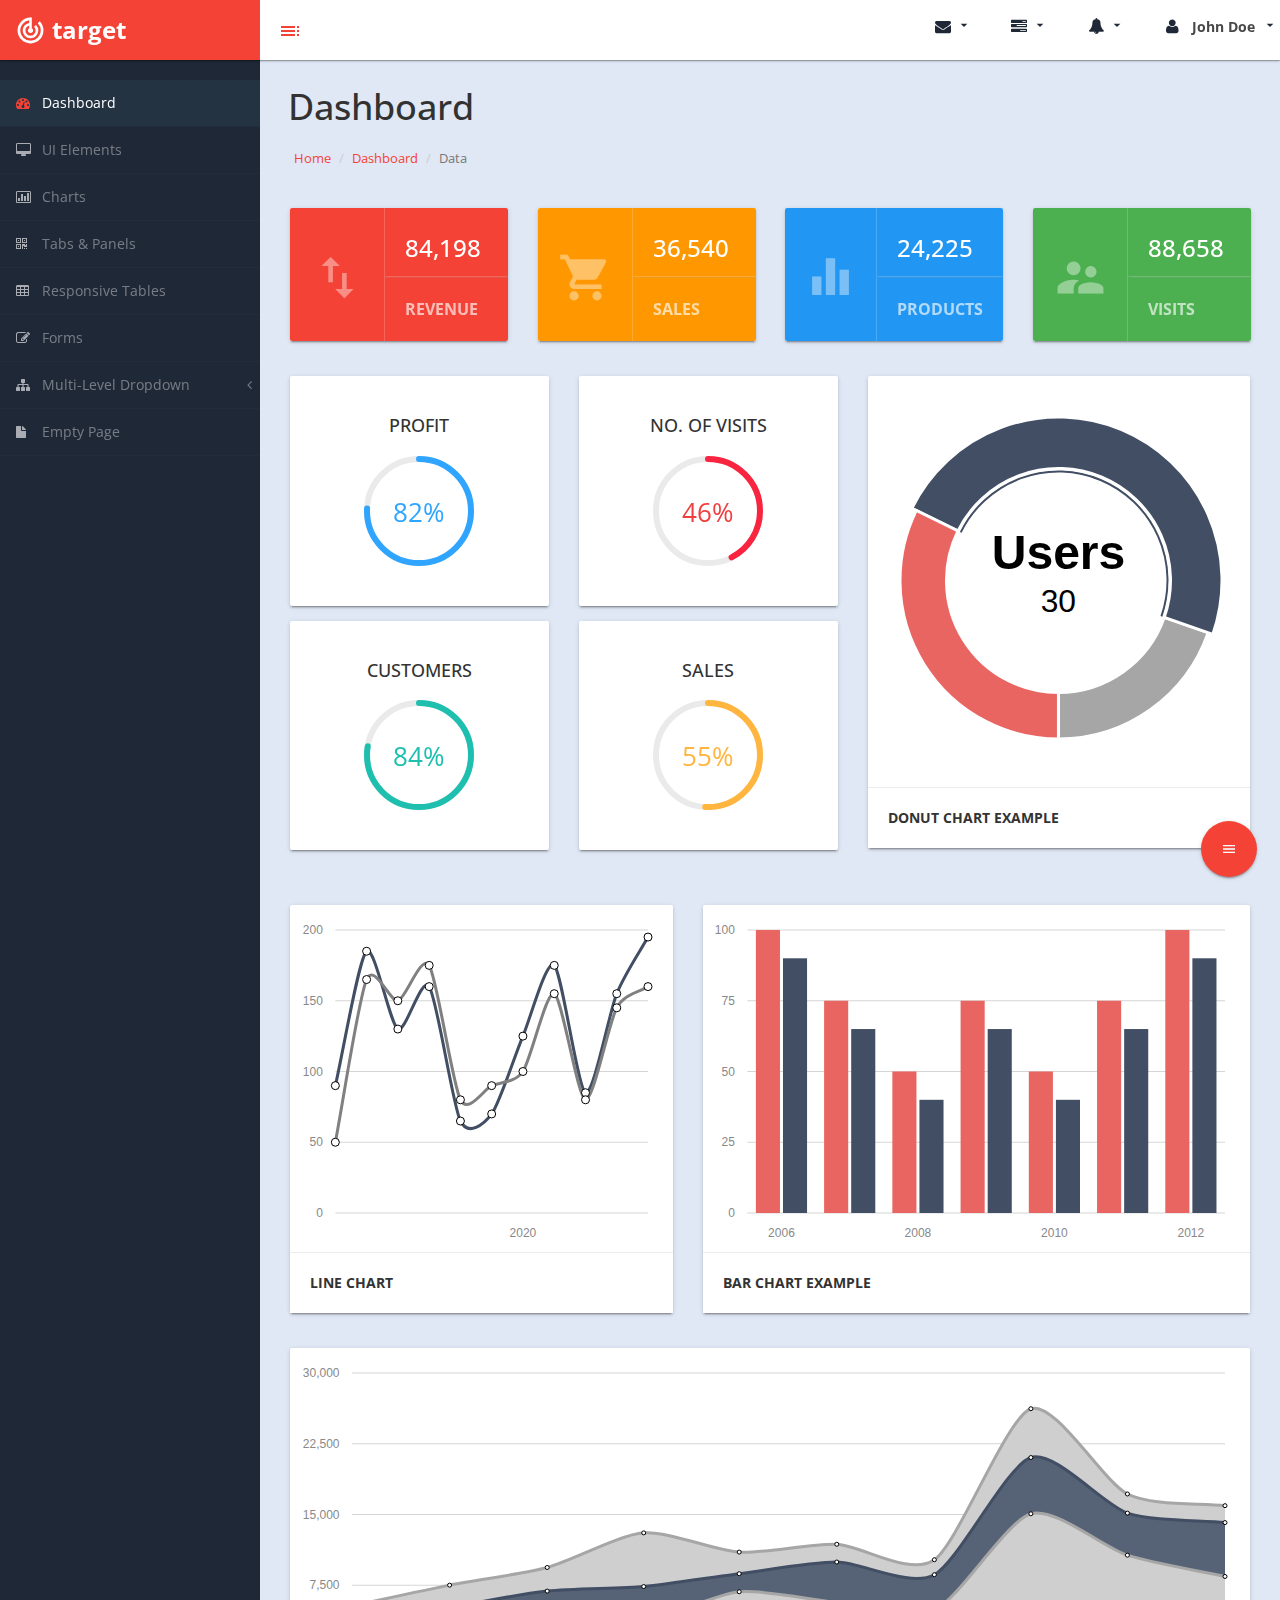
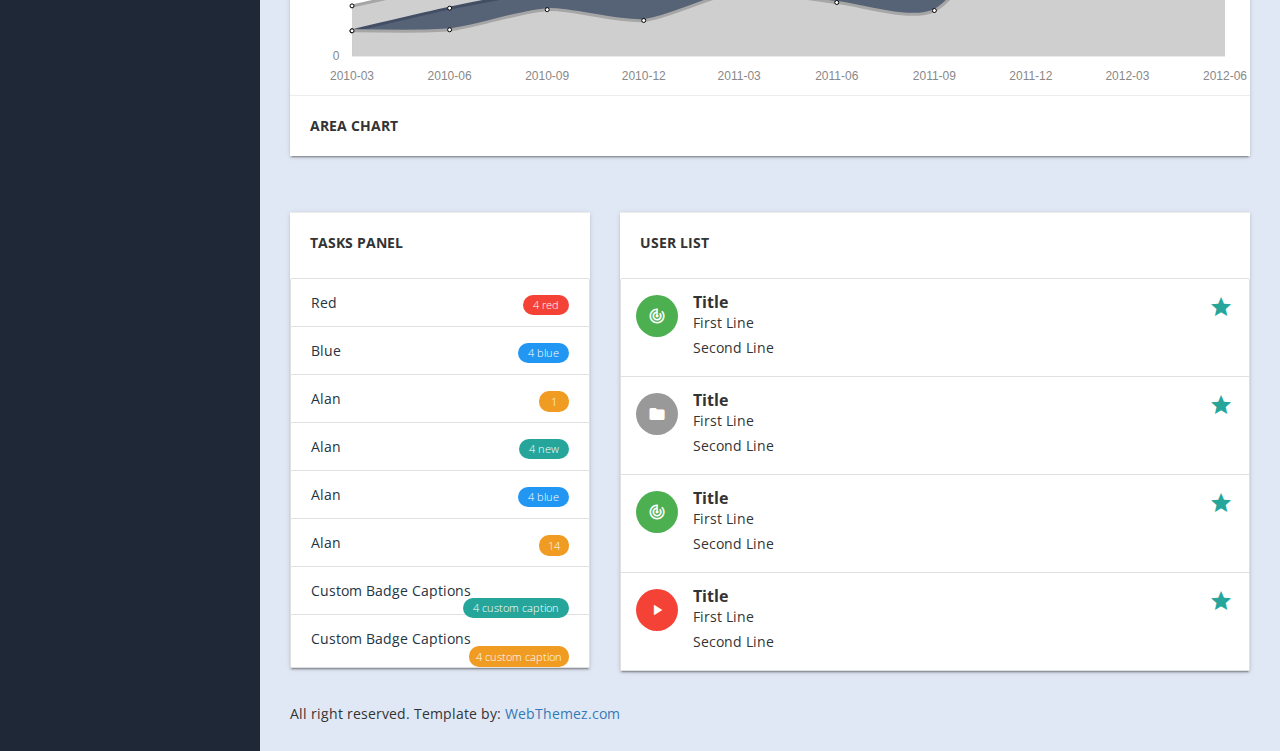
==== Sistema_Facturacion/target/Sistema_Facturacion-1.0/index.html @ b26453a8 "Subida de Sistema de facturacion" ====
﻿<!DOCTYPE html>
<html xmlns="http://www.w3.org/1999/xhtml"> 
<head>
    <meta charset="utf-8" />
    <meta name="viewport" content="width=device-width, initial-scale=1.0" />
    <title>Target Material Design Bootstrap Admin Template</title> 
	<link href="https://fonts.googleapis.com/icon?family=Material+Icons" rel="stylesheet">
	<link rel="stylesheet" href="assets/materialize/css/materialize.min.css" media="screen,projection" />
    <!-- Bootstrap Styles-->
    <link href="assets/css/bootstrap.css" rel="stylesheet" />
    <!-- FontAwesome Styles-->
    <link href="assets/css/font-awesome.css" rel="stylesheet" />
    <!-- Morris Chart Styles-->
    <link href="assets/js/morris/morris-0.4.3.min.css" rel="stylesheet" />
    <!-- Custom Styles-->
    <link href="assets/css/custom-styles.css" rel="stylesheet" />
    <!-- Google Fonts-->
    <link href='http://fonts.googleapis.com/css?family=Open+Sans' rel='stylesheet' type='text/css' />
    <link rel="stylesheet" href="assets/js/Lightweight-Chart/cssCharts.css"> 
</head>

<body>
    <div id="wrapper">
        <nav class="navbar navbar-default top-navbar" role="navigation">
            <div class="navbar-header">
                <button type="button" class="navbar-toggle waves-effect waves-dark" data-toggle="collapse" data-target=".sidebar-collapse">
                    <span class="sr-only">Toggle navigation</span>
                    <span class="icon-bar"></span>
                    <span class="icon-bar"></span>
                    <span class="icon-bar"></span>
                </button>
                <a class="navbar-brand waves-effect waves-dark" href="index.html"><i class="large material-icons">track_changes</i> <strong>target</strong></a>
				
		<div id="sideNav" href=""><i class="material-icons dp48">toc</i></div>
            </div>

            <ul class="nav navbar-top-links navbar-right"> 
				<li><a class="dropdown-button waves-effect waves-dark" href="#!" data-activates="dropdown4"><i class="fa fa-envelope fa-fw"></i> <i class="material-icons right">arrow_drop_down</i></a></li>				
				<li><a class="dropdown-button waves-effect waves-dark" href="#!" data-activates="dropdown3"><i class="fa fa-tasks fa-fw"></i> <i class="material-icons right">arrow_drop_down</i></a></li>
				<li><a class="dropdown-button waves-effect waves-dark" href="#!" data-activates="dropdown2"><i class="fa fa-bell fa-fw"></i> <i class="material-icons right">arrow_drop_down</i></a></li>
				  <li><a class="dropdown-button waves-effect waves-dark" href="#!" data-activates="dropdown1"><i class="fa fa-user fa-fw"></i> <b>John Doe</b> <i class="material-icons right">arrow_drop_down</i></a></li>
            </ul>
        </nav>
		<!-- Dropdown Structure -->
<ul id="dropdown1" class="dropdown-content">
<li><a href="#"><i class="fa fa-user fa-fw"></i> My Profile</a>
</li>
<li><a href="#"><i class="fa fa-gear fa-fw"></i> Settings</a>
</li> 
<li><a href="#"><i class="fa fa-sign-out fa-fw"></i> Logout</a>
</li>
</ul>
<ul id="dropdown2" class="dropdown-content w250">
  <li>
                                <div>
                                    <i class="fa fa-comment fa-fw"></i> New Comment
                                    <span class="pull-right text-muted small">4 min</span>
                                </div>
                            </a>
                        </li>
                        <li class="divider"></li>
                        <li>
                                <div>
                                    <i class="fa fa-twitter fa-fw"></i> 3 New Followers
                                    <span class="pull-right text-muted small">12 min</span>
                                </div>
                            </a>
                        </li>
                        <li class="divider"></li>
                        <li>
                                <div>
                                    <i class="fa fa-envelope fa-fw"></i> Message Sent
                                    <span class="pull-right text-muted small">4 min</span>
                                </div>
                            </a>
                        </li>
                        <li class="divider"></li>
                        <li>
                                <div>
                                    <i class="fa fa-tasks fa-fw"></i> New Task
                                    <span class="pull-right text-muted small">4 min</span>
                                </div>
                            </a>
                        </li>
                        <li class="divider"></li>
                        <li>
                                <div>
                                    <i class="fa fa-upload fa-fw"></i> Server Rebooted
                                    <span class="pull-right text-muted small">4 min</span>
                                </div>
                            </a>
                        </li>
                        <li class="divider"></li>
                        <li>
                            <a class="text-center" href="#">
                                <strong>See All Alerts</strong>
                                <i class="fa fa-angle-right"></i>
                            </a>
                        </li>
</ul>
<ul id="dropdown3" class="dropdown-content dropdown-tasks w250">
<li>
		<a href="#">
			<div>
				<p>
					<strong>Task 1</strong>
					<span class="pull-right text-muted">60% Complete</span>
				</p>
				<div class="progress progress-striped active">
					<div class="progress-bar progress-bar-success" role="progressbar" aria-valuenow="60" aria-valuemin="0" aria-valuemax="100" style="width: 60%">
						<span class="sr-only">60% Complete (success)</span>
					</div>
				</div>
			</div>
		</a>
	</li>
	<li class="divider"></li>
	<li>
		<a href="#">
			<div>
				<p>
					<strong>Task 2</strong>
					<span class="pull-right text-muted">28% Complete</span>
				</p>
				<div class="progress progress-striped active">
					<div class="progress-bar progress-bar-info" role="progressbar" aria-valuenow="28" aria-valuemin="0" aria-valuemax="100" style="width: 28%">
						<span class="sr-only">28% Complete</span>
					</div>
				</div>
			</div>
		</a>
	</li>
	<li class="divider"></li>
	<li>
		<a href="#">
			<div>
				<p>
					<strong>Task 3</strong>
					<span class="pull-right text-muted">60% Complete</span>
				</p>
				<div class="progress progress-striped active">
					<div class="progress-bar progress-bar-warning" role="progressbar" aria-valuenow="60" aria-valuemin="0" aria-valuemax="100" style="width: 60%">
						<span class="sr-only">60% Complete (warning)</span>
					</div>
				</div>
			</div>
		</a>
	</li>
	<li class="divider"></li>
	<li>
		<a href="#">
			<div>
				<p>
					<strong>Task 4</strong>
					<span class="pull-right text-muted">85% Complete</span>
				</p>
				<div class="progress progress-striped active">
					<div class="progress-bar progress-bar-danger" role="progressbar" aria-valuenow="85" aria-valuemin="0" aria-valuemax="100" style="width: 85%">
						<span class="sr-only">85% Complete (danger)</span>
					</div>
				</div>
			</div>
		</a>
	</li>
	<li class="divider"></li>
	<li>
</ul>   
<ul id="dropdown4" class="dropdown-content dropdown-tasks w250 taskList">
  <li>
                                <div>
                                    <strong>John Doe</strong>
                                    <span class="pull-right text-muted">
                                        <em>Today</em>
                                    </span>
                                </div>
                                <p>Lorem Ipsum has been the industry's standard dummy text ever since the 1500s...</p>
                            </a>
                        </li>
                        <li class="divider"></li>
                        <li>
                                <div>
                                    <strong>John Smith</strong>
                                    <span class="pull-right text-muted">
                                        <em>Yesterday</em>
                                    </span>
                                </div>
                                <p>Lorem Ipsum has been the industry's standard dummy text ever since an kwilnw...</p>
                            </a>
                        </li>
                        <li class="divider"></li>
                        <li>
                            <a href="#">
                                <div>
                                    <strong>John Smith</strong>
                                    <span class="pull-right text-muted">
                                        <em>Yesterday</em>
                                    </span>
                                </div>
                                <p>Lorem Ipsum has been the industry's standard dummy text ever since the...</p>
                            </a>
                        </li>
                        <li class="divider"></li>
                        <li>
                            <a class="text-center" href="#">
                                <strong>Read All Messages</strong>
                                <i class="fa fa-angle-right"></i>
                            </a>
                        </li>
</ul>  
	   <!--/. NAV TOP  -->
        <nav class="navbar-default navbar-side" role="navigation">
            <div class="sidebar-collapse">
                <ul class="nav" id="main-menu">

                    <li>
                        <a class="active-menu waves-effect waves-dark" href="index.html"><i class="fa fa-dashboard"></i> Dashboard</a>
                    </li>
                    <li>
                        <a href="ui-elements.html" class="waves-effect waves-dark"><i class="fa fa-desktop"></i> UI Elements</a>
                    </li>
					<li>
                        <a href="chart.html" class="waves-effect waves-dark"><i class="fa fa-bar-chart-o"></i> Charts</a>
                    </li>
                    <li>
                        <a href="tab-panel.html" class="waves-effect waves-dark"><i class="fa fa-qrcode"></i> Tabs & Panels</a>
                    </li>
                    
                    <li>
                        <a href="table.html" class="waves-effect waves-dark"><i class="fa fa-table"></i> Responsive Tables</a>
                    </li>
                    <li>
                        <a href="form.html" class="waves-effect waves-dark"><i class="fa fa-edit"></i> Forms </a>
                    </li>


                    <li>
                        <a href="#" class="waves-effect waves-dark"><i class="fa fa-sitemap"></i> Multi-Level Dropdown<span class="fa arrow"></span></a>
                        <ul class="nav nav-second-level">
                            <li>
                                <a href="#">Second Level Link</a>
                            </li>
                            <li>
                                <a href="#">Second Level Link</a>
                            </li>
                            <li>
                                <a href="#">Second Level Link<span class="fa arrow"></span></a>
                                <ul class="nav nav-third-level">
                                    <li>
                                        <a href="#">Third Level Link</a>
                                    </li>
                                    <li>
                                        <a href="#">Third Level Link</a>
                                    </li>
                                    <li>
                                        <a href="#">Third Level Link</a>
                                    </li>

                                </ul>

                            </li>
                        </ul>
                    </li>
                    <li>
                        <a href="empty.html" class="waves-effect waves-dark"><i class="fa fa-fw fa-file"></i> Empty Page</a>
                    </li>
                </ul>

            </div>

        </nav>
        <!-- /. NAV SIDE  -->
      
		<div id="page-wrapper">
		  <div class="header"> 
                        <h1 class="page-header">
                            Dashboard
                        </h1>
						<ol class="breadcrumb">
					  <li><a href="#">Home</a></li>
					  <li><a href="#">Dashboard</a></li>
					  <li class="active">Data</li>
					</ol> 
									
		</div>
            <div id="page-inner">

			<div class="dashboard-cards"> 
                <div class="row">
                    <div class="col-xs-12 col-sm-6 col-md-3">
					
						<div class="card horizontal cardIcon waves-effect waves-dark">
						<div class="card-image red">
						<i class="material-icons dp48">import_export</i>
						</div>
						<div class="card-stacked red">
						<div class="card-content">
						<h3>84,198</h3> 
						</div>
						<div class="card-action">
						<strong>REVENUE</strong>
						</div>
						</div>
						</div>
	 
                    </div>
                    <div class="col-xs-12 col-sm-6 col-md-3">
					
						<div class="card horizontal cardIcon waves-effect waves-dark">
						<div class="card-image orange">
						<i class="material-icons dp48">shopping_cart</i>
						</div>
						<div class="card-stacked orange">
						<div class="card-content">
						<h3>36,540</h3> 
						</div>
						<div class="card-action">
						<strong>SALES</strong>
						</div>
						</div>
						</div> 
                    </div>
                    <div class="col-xs-12 col-sm-6 col-md-3">
					
							<div class="card horizontal cardIcon waves-effect waves-dark">
						<div class="card-image blue">
						<i class="material-icons dp48">equalizer</i>
						</div>
						<div class="card-stacked blue">
						<div class="card-content">
						<h3>24,225</h3> 
						</div>
						<div class="card-action">
						<strong>PRODUCTS</strong>
						</div>
						</div>
						</div> 
						 
                    </div>
                    <div class="col-xs-12 col-sm-6 col-md-3">
					
					<div class="card horizontal cardIcon waves-effect waves-dark">
						<div class="card-image green">
						<i class="material-icons dp48">supervisor_account</i>
						</div>
						<div class="card-stacked green">
						<div class="card-content">
						<h3>88,658</h3> 
						</div>
						<div class="card-action">
						<strong>VISITS</strong>
						</div>
						</div>
						</div> 
						 
                    </div>
                </div>
			   </div>
				<!-- /. ROW  --> 
				<div class="row">
					<div class="col-xs-12 col-sm-12 col-md-7"> 
					<div class="cirStats">
						  	<div class="row">
								<div class="col-xs-12 col-sm-6 col-md-6"> 
										<div class="card-panel text-center">
											<h4>Profit</h4>
											<div class="easypiechart" id="easypiechart-blue" data-percent="82" ><span class="percent">82%</span>
											</div> 
										</div>
								</div>
								<div class="col-xs-12 col-sm-6 col-md-6"> 
										<div class="card-panel text-center">
											<h4>No. of Visits</h4>
											<div class="easypiechart" id="easypiechart-red" data-percent="46" ><span class="percent">46%</span>
											</div>
										</div>
								</div>
								<div class="col-xs-12 col-sm-6 col-md-6"> 
										<div class="card-panel text-center">
											<h4>Customers</h4>
											<div class="easypiechart" id="easypiechart-teal" data-percent="84" ><span class="percent">84%</span>
											</div> 
										</div>
								</div>
								<div class="col-xs-12 col-sm-6 col-md-6"> 
										<div class="card-panel text-center">
											<h4>Sales</h4>
											<div class="easypiechart" id="easypiechart-orange" data-percent="55" ><span class="percent">55%</span>
											</div>
										</div>
								</div>  
							</div>
						</div>							
						</div><!--/.row-->
						<div class="col-xs-12 col-sm-12 col-md-5"> 
						     <div class="row">
									<div class="col-xs-12"> 
									<div class="card">
										<div class="card-image donutpad">
										  <div id="morris-donut-chart"></div>
										</div> 
										<div class="card-action">
										  <b>Donut Chart Example</b>
										</div>
									</div>	
								</div>
							 </div>
						</div><!--/.row-->
					</div>
					
		 
				<div class="row">
				<div class="col-md-5"> 
						<div class="card">
						<div class="card-image">
						 <div id="morris-line-chart"></div>
						</div> 
						<div class="card-action">
						  <b>Line Chart</b>
						</div>
						</div>
		  
					</div>		
					
						<div class="col-md-7"> 
					<div class="card">
					<div class="card-image">
					  <div id="morris-bar-chart"></div>
					</div> 
					<div class="card-action">
					  <b> Bar Chart Example</b>
					</div>
					</div>					
					</div>
					
				</div> 
			 
				
				
                <div class="row">
                    <div class="col-xs-12">
						<div class="card">
					<div class="card-image">
					  <div id="morris-area-chart"></div>
					</div> 
					<div class="card-action">
					  <b>Area Chart</b>
					</div>
					</div>	 
                    </div> 

                </div>
				<div class="row">
				<div class="col-md-12">
				
					</div>		
				</div> 	
                <!-- /. ROW  -->

	   
				
				
				
                <div class="row">
                    <div class="col-md-4 col-sm-12 col-xs-12">
						<div class="card"><div class="card-action">
					  <b>Tasks Panel</b>
					</div>
					<div class="card-image">
					  <div class="collection">
						  <a href="#!" class="collection-item">Red<span class="new badge red" data-badge-caption="red">4</span></a>
						  <a href="#!" class="collection-item">Blue<span class="new badge blue" data-badge-caption="blue">4</span></a>
						  <a href="#!" class="collection-item"><span class="badge">1</span>Alan</a>
							<a href="#!" class="collection-item"><span class="new badge">4</span>Alan</a>
							<a href="#!" class="collection-item">Alan<span class="new badge blue" data-badge-caption="blue">4</span></a>
							<a href="#!" class="collection-item"><span class="badge">14</span>Alan</a>
							   <a href="#!" class="collection-item">Custom Badge Captions<span class="new badge" data-badge-caption="custom caption">4</span></a>
							<a href="#!" class="collection-item">Custom Badge Captions<span class="badge" data-badge-caption="custom caption">4</span></a>
						</div>
					</div> 
					
					</div>	  

                    </div>
                    <div class="col-md-8 col-sm-12 col-xs-12">
	<div class="card">
	<div class="card-action">
					  <b>User List</b>
					</div>
					<div class="card-image">
					  <ul class="collection">
    <li class="collection-item avatar">
      <i class="material-icons circle green">track_changes</i>
      <span class="title">Title</span>
      <p>First Line <br>
         Second Line
      </p>
      <a href="#!" class="secondary-content"><i class="material-icons">grade</i></a>
    </li>
    <li class="collection-item avatar">
      <i class="material-icons circle">folder</i>
      <span class="title">Title</span>
      <p>First Line <br>
         Second Line
      </p>
      <a href="#!" class="secondary-content"><i class="material-icons">grade</i></a>
    </li>
    <li class="collection-item avatar">
      <i class="material-icons circle green">track_changes</i>
      <span class="title">Title</span>
      <p>First Line <br>
         Second Line
      </p>
      <a href="#!" class="secondary-content"><i class="material-icons">grade</i></a>
    </li>
    <li class="collection-item avatar">
      <i class="material-icons circle red">play_arrow</i>
      <span class="title">Title</span>
      <p>First Line <br>
         Second Line
      </p>
      <a href="#!" class="secondary-content"><i class="material-icons">grade</i></a>
    </li>
  </ul>
					 </div>  
					</div>	 
					
                       

                    </div>
                </div>
                <!-- /. ROW  -->
			   <div class="fixed-action-btn horizontal click-to-toggle">
    <a class="btn-floating btn-large red">
      <i class="material-icons">menu</i>
    </a>
    <ul>
      <li><a class="btn-floating red"><i class="material-icons">track_changes</i></a></li>
      <li><a class="btn-floating yellow darken-1"><i class="material-icons">format_quote</i></a></li>
      <li><a class="btn-floating green"><i class="material-icons">publish</i></a></li>
      <li><a class="btn-floating blue"><i class="material-icons">attach_file</i></a></li>
    </ul>
  </div>
		
				<footer><p>All right reserved. Template by: <a href="https://webthemez.com/admin-template/">WebThemez.com</a></p>
				
        
				</footer>
            </div>
            <!-- /. PAGE INNER  -->
        </div>
        <!-- /. PAGE WRAPPER  -->
    </div>
    <!-- /. WRAPPER  -->
    <!-- JS Scripts-->
    <!-- jQuery Js -->
    <script src="assets/js/jquery-1.10.2.js"></script>
	
	<!-- Bootstrap Js -->
    <script src="assets/js/bootstrap.min.js"></script>
	
	<script src="assets/materialize/js/materialize.min.js"></script>
	
    <!-- Metis Menu Js -->
    <script src="assets/js/jquery.metisMenu.js"></script>
    <!-- Morris Chart Js -->
    <script src="assets/js/morris/raphael-2.1.0.min.js"></script>
    <script src="assets/js/morris/morris.js"></script>
	
	
	<script src="assets/js/easypiechart.js"></script>
	<script src="assets/js/easypiechart-data.js"></script>
	
	 <script src="assets/js/Lightweight-Chart/jquery.chart.js"></script>
	
    <!-- Custom Js -->
    <script src="assets/js/custom-scripts.js"></script> 
 

</body>

</html>
---- Sistema_Facturacion/target/Sistema_Facturacion-1.0/assets/js/morris/morris-0.4.3.min.css ----
.morris-hover{position:absolute;z-index:1000;}.morris-hover.morris-default-style{border-radius:10px;padding:6px;color:#666;background:rgba(255, 255, 255, 0.8);border:solid 2px rgba(230, 230, 230, 0.8);font-family:sans-serif;font-size:12px;text-align:center;}.morris-hover.morris-default-style .morris-hover-row-label{font-weight:bold;margin:0.25em 0;}
.morris-hover.morris-default-style .morris-hover-point{white-space:nowrap;margin:0.1em 0;}
---- Sistema_Facturacion/target/Sistema_Facturacion-1.0/assets/css/custom-styles.css ----
/*----------------------------------------------
Author : www.webthemez.com
License: Commons Attribution 3.0
http://creativecommons.org/licenses/by/3.0/
------------------------------------------------*/


/*----------------------------------------------
    COMMON  STYLES    
------------------------------------------------*/
body {
    font-family: 'Open Sans', sans-serif;
    background: #1F2837;
}

 #wrapper {
    width: 100%;
}

#page-wrapper {
    padding: 15px 15px;
    min-height: 600px;
    background: #ececec;
}
#page-inner {
    width:100%;
    margin:10px 20px 10px 0px;
    padding: 15px 30px;
    min-height:1200px;
}
.header .container-fluid{
padding:0;
}
.text-center {
    text-align:center;
}
.no-boder {
    border:1px solid #f3f3f3;
}

h1, .h1, h2, .h2, h3, .h3 {
margin-top: 7px;
margin-bottom: -5px;
}
h2 {
    color: #000;
}
h4 {
    padding-top:10px;
}
.square-btn-adjust {
    border: 0px solid transparent; 
   -webkit-border-radius: 0px;
-moz-border-radius: 0px;
border-radius: 0px;

}
p {
    font-size: 14px;
    line-height:25px;
    /* padding-top:20px; */
}
label {
    display: inline-block;
    max-width: 100%;
    margin-bottom: 5px;
    font-weight: 400;
}
.alert { 
    border-radius: 0px;
}
.navbar-side {
    z-index: 0; 
}
.panel{
border-radius:0px;
}
.navbar-side .nav > li > a > i{color: rgba(255, 255, 255, 0.62);padding: 8px;width: 20px;text-align: center;font-size: 14px;}
.top-navbar{position: fixed;width: 100%;z-index: 300;-webkit-box-shadow: 0 3px 3px rgba(0, 0, 0, 0.05);-moz-box-shadow: 0 3px 3px rgba(0, 0, 0, 0.05);box-shadow: 0 3px 3px rgba(0, 0, 0, 0.05);box-shadow: 0 1px 3px 0 rgba(0,0,0,.2),0 1px 1px 0 rgba(0,0,0,.14),0 2px 1px -1px rgba(0,0,0,.12);}
.navbar-side {
  z-index: 2;
  position: fixed;
  width: 260px;
  top: 80px;
  box-shadow: none;
}
#page-wrapper {
  position: relative;
  top: 55px;
  /* box-shadow: 0 0 10px #757575; */
  -moz-box-shadow: 0 0 10px #757575;
  /* -webkit-box-shadow: 0 0 10px #757575; */
}
.top-navbar .nav > li > a:hover, .top-navbar .nav > li > a:focus {text-decoration: none;background-color: #e0e8f5;color: #fff;}
.nav .open > a, .nav .open > a:hover, .nav .open > a:focus {
background-color: #075CB3;
border-color: #075CB3;
}
.breadcrumb {padding: 10px 10px 10px 20px;margin-bottom: 0;list-style: none;border-radius: 0;/* -webkit-box-shadow: 0 1px 1px rgba(0,0,0,.05); *//* box-shadow: 0 1px 1px rgba(0,0,0,.05); */background: transparent;line-height: 20px;font-size: 13px;margin-left: 14px;}
.dropdown-menu>li>a {
  display: block;
  padding: 3px 20px;
  clear: both;
  font-weight: 400;
  line-height: 1.42857143;
  color: #333;
  white-space: nowrap;
  font-size: 13px;
}
.dropdown-menu>li>a i {
  color: #1F1F1F;
}
.text-muted {
  color: #213452;
}
.badge {
  display: inline-block;
  min-width: 10px;
  /* padding: 4px 7px; */
  font-size: 11px;
  font-weight: 300;
  color: #fff;
  text-align: center;
  white-space: nowrap;
  vertical-align: baseline;
  background-color: #F09B22;
  border-radius: 10px;
}
.closed{
	-ms-transform: rotate(180deg); /* IE 9 */
    -webkit-transform: rotate(180deg); /* Chrome, Safari, Opera */
    transform: rotate(180deg);	
}
.closed i{color: #adadad;}
/*----------------------------------------------
   DASHBOARD STYLES    
------------------------------------------------*/
.page-header {padding-bottom: 0;margin: 0;border-bottom: 1px solid transparent;text-align: left;background-color: transparent;padding: 32px 22px 10px 28px;color: #323232;}
.panel-left{  
width: 100px;
height: 100px;background: #0866C6;/* border: 2px solid #4590DA; */
/* border-radius: 100%; */
overflow: hidden;

margin: 12px;}
.panel-left .fa-5x {
font-size: 3em;color: rgb(240, 155, 34);
padding: 29px 0;
margin-bottom:30px;}
.panel-right{  
height: 124px;
background: transparent;
margin-bottom: 0;color: #AFAFAF;

float: left;text-align: left;padding-left: 20px;font-size: 16px;text-shadow: none;font-weight: normal;text-align: center;}
.panel-right h3{  
font-size: 40px;
padding: 18px 10px 13px 0;color: #5D5D5D;}
.panel-right strong{
	font-weight:normal;
	color: #737373;
}
.panel-back {
    background-color:#fff;

}
.panel-default {
  border-color: #ECECEC;
}
.panel-default > .panel-heading {color: #555;
border-color: #FFF;
font-weight:bold;background: #FFFFFF;
font-size: 16px;
text-shadow: none;}
.panel-heading {
  /* padding: 15px 15px 0px; */
  border-bottom: 1px solid transparent;
  border-top-left-radius: 3px;
  border-top-right-radius: 3px;
}
.jumbotron{
padding:20px;
}
.jumbotron p {
    margin-bottom: 15px;
    font-size: 15px;
    font-weight: 200;
}
.jumbotron, .well{
background:#fff;
}
   .noti-box {
min-height: 100px;
padding: 20px;
}

    .noti-box .icon-box {
display: block;
float: left;
margin: 0 15px 10px 0;
width: 70px;
height: 70px;
line-height: 75px;
vertical-align: middle;
text-align: center;
font-size: 40px;
}
.text-box p{
    margin: 0 0 3px;
}
.main-text {
    font-size: 25px;
    font-weight:600;
}
.set-icon {
-webkit-border-radius: 50px;
-moz-border-radius: 50px;
border-radius: 50px;

}
.panel-primary{
display:inline-block;
margin-bottom: 30px;
width:100%;
}
.green {
/* background-color: #1CC09F; */
color: #fff;
}
 .blue {background-color: #FFFFFF;color: #002A4C;}
  .red {
background-color: #FB6E51;
color:#fff;
}
  .brown {
background-color: #F5B252;
color:#fff;
} 
 .back-footer-red {
background-color: #F0433D;
color:#fff;
border-top: 0px solid #fff;
}
 
 .icon-box-right {
display: block;
float: right;
margin: 0 15px 10px 0;
width: 70px;
height: 70px;
line-height: 75px;
vertical-align: middle;
text-align: center;
font-size: 40px;
}

 .main-temp-back {
background: #8702A8;
color: #FFFFFF;
font-size: 16px;
font-weight: 300;
text-align: center;
}
 .main-temp-back .text-temp {
font-size: 40px;
}
.back-dash {
    padding:20px;
    font-size:20px;
    font-weight:500;
  -webkit-border-radius: 0px;
-moz-border-radius: 0px;
border-radius: 0px;
background-color:#2EA7EB;
color:#fff;
}
    .back-dash p {
        padding-top:16px;
        font-size:13px;
        color:#fff;
        line-height:25px;
        text-align:justify;
    }

     .color-bottom-txt {
   color: #000;
font-size: 16px;
line-height: 30px;
}
     /*CHAT PANEL*/
/*Charts*/

.main-chart {
	background: #fff;
}

.easypiechart-panel {
	text-align: center;
	padding: 1px 0;
	margin-bottom: 20px;
}

.placeholder h2 {
	margin-bottom: 0px;
}

.donut {
	width: 100%;
}

.easypiechart {
	position: relative;
	text-align: center;
	width: 120px;
	height: 120px;
	margin: 20px auto 10px auto;
}

.easypiechart .percent {
	display: block;
	position: absolute;
	font-size: 26px;
	top: 38px;
	width: 120px;
}

#easypiechart-blue .percent { color: #30a5ff;}
#easypiechart-teal .percent { color: #1ebfae;}
#easypiechart-orange .percent { color: #ffb53e;}
#easypiechart-red .percent { color: #ef4040;}

	 
 .chat-panel .panel-body {
height: 450px;
overflow-y: scroll;
}
 .chat-box {
margin: 0;
padding: 0;
list-style: none;
}
 .chat-box li {
margin-bottom: 15px;
padding-bottom: 5px;
border-bottom: 1px dotted #808080;
}
 .chat-box li.left .chat-body {
margin-left: 90px;
}
 .chat-box li .chat-body p {
margin: 0;
color: #8d8888;
}
.chat-img>img {
    margin-left:20px;
}
footer p{
font-size: 14px;
}
/*----------------------------------------------
    MENU STYLES    
------------------------------------------------*/
div#sideNav:hover {
    color: #1f2837;
}
.user-image {
    margin: 25px auto;
-webkit-border-radius: 10px;
-moz-border-radius: 10px;
border-radius: 10px;
max-height:170px;
max-width:170px;
}
.top-navbar{
margin:0px;
}
.top-navbar .navbar-brand {color: #fff;width: 260px;text-align: left;height: 60px;font-size: 24px;font-weight: 700;/* text-transform: uppercase; */line-height: 30px;background: #f44336;}
.navbar-brand b{
color: #4BD28C;
}
.top-navbar .nav > li {
position: relative;
display: inline-block;
margin: 0px;
padding: 0px;
}
.top-navbar .nav > li > a {position: relative;display: block;padding: 17px;color: #484848;margin: 0px;}
.top-navbar .nav > li > a:hover, .top-navbar .nav > li > a:focus {text-decoration: none;color: #f44336 !important;background: transparent;}
.top-navbar .dropdown-menu{
min-width: 230px;
border-radius: 0 0 4px 4px;
border: 0;}
.top-navbar .dropdown-menu > li > a:hover, .top-navbar .dropdown-menu > li > a:focus{
color: #225081;
background:none;
}
.dropdown-tasks{
width: 255px;
}
.dropdown-tasks .progress {
height: 8px;
margin-bottom: 8px;
overflow: hidden;
background-color: #f5f5f5;
border-radius: 0px;
}
.dropdown-tasks > li > a {padding: 5px 14px;}
.dropdown-tasks p {
font-size: 13px;
line-height: 21px;
padding-top: 4px;
}
.active-menu, .active-menu i {
    background-color: #233342 !important;
    color: #fff !important;
}
.active-menu i{color: #f44336 !important;}
.arrow {
    float: right;
    margin-top: 8px;
}

.fa.arrow:before {
    content: "\f104";
}

.active > a > .fa.arrow:before {
    content: "\f107";
}


.nav-second-level li,
.nav-third-level li {
    border-bottom: none !important;
}

.nav-second-level li a {
    padding-left: 37px;
}

.nav-third-level li a {
    padding-left: 55px;
}
.sidebar-collapse , .sidebar-collapse .nav{
	background:none;
}
.sidebar-collapse .nav {
	padding:0;
}
.sidebar-collapse .nav > li > a {
	color: rgba(255, 255, 255, 0.39);
	background:transparent;
	text-shadow:none;
}
.sidebar-collapse > .nav > li > a {
	padding: 8px;
	font-size: 14px;
}
.sidebar-collapse > .nav > li {
	border-bottom: 1px solid rgba(107, 108, 109, 0.08);
}
ul.nav.nav-second-level.collapse.in {background: #121821;}
.sidebar-collapse .nav > li > a:hover,
.sidebar-collapse .nav > li > a:focus {
	 
	outline:0;
}
 
.navbar-side {
	border:none;
	background: #1F2837;
}
.top-navbar {
	background: #ffffff;
	border-bottom:none;
}
.top-navbar .nav > li > a > i {margin-right: 0;}
.top-navbar .navbar-brand:hover {color: #FFFFFF;background-color: #f44336;}
.dropdown-user li {
margin: 8px 0;
}
.navbar-default {border: 0px solid #1f2837;}
.navbar-header {
    background: transparent;
}
.navbar-default .navbar-toggle:hover, .navbar-default .navbar-toggle:focus {background-color: #f44336;}
.navbar-default .navbar-toggle {border-color: #ffffff;}

.navbar-default .navbar-toggle .icon-bar {background-color: #ffffff;}
.nav > li > a > i {
    margin-right:10px;
    color: #1f2837;
    font-size: 16px;
}
.dropdown-menu>li>a>strong {
  color: #0866C6;
  padding: 5px 0;
  display: inline-block;
  font-weight: 500;
}
#sideNav{
    float: left;
    left: 0;
    z-index: 3;
    color: #f44336;
    cursor:pointer;
    border-radius: 0;
    width: 14px;
    font-size: 44px;
    line-height: 33px;
    margin: 7px 0 0 13px;
    background: #ffffff;
    width: 34px;
    height: 34px;
    text-align: center;
    line-height: 34px;
    padding-top: 5px;
    margin-top: 14px;
    border-radius: 50%;
}
ul.dropdown-menu.dropdown-messages li a div {
  padding: 2px 0;
}
#page-wrapper{
	background: #e0e8f5;
}
.dashboard-cards .card-stacked{
	color:#fff;
	border-left: 1px solid rgba(255, 255, 255, 0.18);
}
.dashboard-cards .card-content{
	border-bottom: 1px solid rgba(255, 255, 255, 0.18);
}
.dashboard-cards .card-action strong{
	font-weight:700;
	font-size: 16px;
	color: rgba(255, 255, 255, 0.65);
}
.donutpad {
    padding: 32px 0;
}
.cirStats h4{
	text-transform:uppercase;
}
.card-action b{
	text-transform:uppercase;
}
.collection .collection-item{
	padding: 16px 20px;
}
/*----------------------------------------------
    UI ELEMENTS STYLES     
------------------------------------------------*/
.btn-circle {
width: 50px;
height: 50px;
padding: 6px 0;
 -webkit-border-radius: 25px;
-moz-border-radius: 25px;
border-radius: 25px;
text-align: center;
font-size: 12px;
line-height: 1.428571429;
}

/*----------------------------------------------
    MEDIA QUERIES     
------------------------------------------------*/
 
 @media(min-width:768px) {
     #page-wrapper{
               margin: 0 0 0 260px;
               padding: 0;
               min-height: 1200px;
    }
	
	
    .navbar-side {
        width: 260px;
        z-index: 1;
    }

   .navbar {
 border-radius: 0px; 
}
   
}
 @media(max-width:768px) {
	#sideNav{
	display:none;
} 
 #page-wrapper {
position: relative;
top: 59px;
 }
 }
 @media(max-width:480px) {
 #page-wrapper {
position: relative;
top: 93px;
 }
.page-header small {
display: block;
padding-top: 14px;
font-size: 19px;
}
#sideNav{
	display:none;
}
.panel-left {
  width: 85px;
  height: 85px; 
  border-radius: 100%;
  overflow: hidden;
  margin: 14px;
}
}
.dropdown-content{
    min-width: 165px !important;
    left: -38px !important;
    top: 60px !important;
}
.w250{
	    min-width: 255px !important;
	    left: -184px !important;
}
.top-navbar .nav > li > a b{
	margin:0 5px;
}
.dropdown-content li>a{
	font-size:14px;
	text-decoration:none;
	color: #233342;
}
.dropdown-content li>a i{
	font-size:16px;
}
.dropdown-content li>a{
	font-size: 12px;
	/* margin: 0 4px; */
	padding: 0;
}
.card.horizontal.cardIcon .card-image {
    background: #30cc7b;
    color: #fff !important;
    font-size: 10px;
    width: 94px;
    text-align: center;
    vertical-align: middle;
}
.card.horizontal.cardIcon .card-image i {
    margin-top: 45%;
    font-size: 55px;
    opacity: .4;
}
.navbar-brand i.large.material-icons {
    float: left;
    font-size: 31px;
    margin-right: 6px;
}
.clearBoth{
	 clear:both;
}
.icon-preview {
    font-size: 13px !important;
    padding: 15px !important;
    display: inline-block;
    line-height: 20px !important;
}
.icon-preview span {
    display: inherit;
}
.header .breadcrumb:before{
	    font-size: 14px;
	    margin-right: 0px;
	    color: #717171;
	    display: none;
}
.header .breadcrumb li a{
	font-size: 13px;
	font-size: 13px;
	text-decoration: none;
	color: #717171;
	text-decoration: none;
	color: #f44336;
}
.dropdown-content li{
	padding: 15px;
	color: #233342;
	font-size: 13px;
}
.taskList li{padding: 20px 15px 5px;background: #fff;font-size: 12px;}
.taskList > div{
padding: 0 15px 0px 15px;
}
.taskList p{
}
.taskList .dropdown-content li>a {
    font-size: 12px;
    padding:0px;
}
.taskList li:last-child {
    padding-top: 5px;
    color: #f44336;
}
 @media(max-width:768px) {
	  
	 .navbar-header {
		background: #f44336;
	}
	.navbar-side {
		z-index: 2;
		position: fixed;
		width: 260px;
		top: 69px;
		box-shadow: none;
	}
 }
  @media(max-width:520px) {
	  ul#dropdown1 {
			left: 0px !important;
		}
	 ul#dropdown2 {
			left: -69px !important;
		}
		.top-navbar .nav > li > a{
			padding:17px 12px;
		}
 }
   @media(max-width:320px) {
	  ul#dropdown1 {
			left: 0px !important;
		}
	 ul#dropdown2 {
			left: -69px !important;
		}
		.top-navbar .nav > li > a{
			padding:17px 9px;
		}
 }
---- Sistema_Facturacion/target/Sistema_Facturacion-1.0/assets/js/Lightweight-Chart/cssCharts.css ----
/*
 * cssCharts v0.3.0
 * jquery plugin to create donut and bar charts with css
 * https://github.com/sultantarimo
 *
 * (c)2015 Sultan Tarimo - sultantarimo@me.com
 * Released under the MIT license
 */
.chart *, .chart{-moz-box-sizing:border-box;-webkit-box-sizing:border-box;box-sizing:border-box;margin:0;padding:0;}
.chart{
  width:auto;
  display:block;
  position:relative;
  font-family:sans-serif;
  font-size:14px;
  margin: 0 auto;
}

/* bar chart */

.chart.bar{height:200px;}
.bar-chart{
  display: table;
  table-layout: fixed;
  width: auto;
  height: 100%;
  margin: 0 auto;
  z-index:20;
  position:absolute;
  left:0px;
}

.bar-chart ul{
  margin-left: 34px;
  float: left;
  display: block;
  height:100%;
}

.bar-chart li{
  position: relative;
  display: table-cell;
  vertical-align: bottom;
  height: 100px;
}

.bar-chart span{
  margin: 0 6px;
  display: block;
  background: rgb(241,127,73);
  width: 34px;
  position:relative;

  -webkit-animation: drawBar 0.3s ease-in-out;
  -moz-animation: drawBar 0.3s ease-in-out;
  animation: drawBar 0.3s ease-in-out;

  -webkit-transition: all 100ms ease-in-out;
  -moz-transition: all 100ms ease-in-out;
  transition: all 100ms ease-in-out;
}

.bar-chart li:hover span{
  box-shadow:0 0 0 4px rgb(241,127,73);
  cursor:pointer;
}

.bar-chart li:nth-child(2n+1):hover span{
  box-shadow:0 0 0 4px #bd380f;
}

.bar-chart li:nth-child(2n+1) span{background-color:#bd380f;}
.bar-chart ul:last-of-type li:last-child span{margin-right:0px;}
.bar-chart ul:first-of-type li:first-child span{margin-left:0px;}
.bar-chart ul:last-of-type {margin-right: 0px;}
.bar-chart ul:first-of-type {margin-left: 0px;}
.bar-chart.left-bar ul:last-of-type {margin-right: 0px;}
.bar-chart.left-bar ul{margin-right: 34px;float:left;margin-left:0px;}

.bar-chart span:before {
  position: absolute;
  bottom: 100%;
  margin-bottom: 10px;
  display: block;
  text-align: center;
  content: attr(title);
  word-wrap: break-word;
  font-size: 12px;
  width: auto;

  left: 50%;

  -webkit-transform: translateX(-50%);
  -moz-transform: translateX(-50%);
  transform: translateX(-50%);
}

.bar-chart li span:before {
  -webkit-transition: all 100ms ease-in-out;
  -moz-transition: all 100ms ease-in-out;
  transition: all 100ms ease-in-out;
}

@-webkit-keyframes drawBar {0% {height: 0;}}
@-moz-keyframes drawBar {0% {height: 0;}}
@keyframes drawBar {0% {height: 0;}}

/* donut chart */

.chart.donut{
  width:200px;
  height:200px;
}

.donut-chart{
  width:100%;height:100%;
  position:relative;

  -webkit-border-radius:50%;
  -moz-border-radius:50%;
  border-radius:50%;
}

.donut-chart.fill{
  background:rgb(241,127,73);
}

.donut-chart:after{
  content:"";
  position: absolute;
  width: 86%;
  height: 86%;
  background: #FFF;
  left: 50%;
  top: 50%;
  z-index: 400;
  margin: 0 auto;
  pointer-events: none;

  -webkit-border-radius: 100%;
  -moz-border-radius: 100%;
  border-radius: 100%;

  -webkit-transform: translateX(-50%) translateY(-50%);
  -moz-transform: translateX(-50%) translateY(-50%);
  transform: translateX(-50%) translateY(-50%);
}

.donut-chart h2{
  text-align:center;
  position: absolute;
  line-height: 140%;
  width: 100%;
  margin-top:-30px;
  top:50%;
  z-index:500;
  pointer-events: none;

  font-size:26px;
  font-weight:400;
  color:rgb(0,0,0);
}

.donut-chart h2 span{
  display:block;
  width:100%;
  font-size:14px;
  color:rgb(142,143,143);
  margin-top:-10px;
}

.donut-chart .spinner{
  z-index: 200;
  border-right: none;

  -webkit-border-radius: 100% 0 0 100% / 50% 0 0 50%;
  -moz-border-radius: 100% 0 0 100% / 50% 0 0 50%;
  border-radius: 100% 0 0 100% / 50% 0 0 50%;

  -webkit-transform: rotate(0deg);
  -moz-transform: rotate(0deg);
  transform: rotate(0deg);

  -webkit-animation: rotateDonut 0.3s ease-in-out;
  -moz-animation: rotateDonut 0.3s ease-in-out;
  animation: rotateDonut 0.3s ease-in-out;

  -webkit-transition: all 160ms ease-in-out;
  -moz-transition: all 160ms ease-in-out;
  transition: all 160ms ease-in-out;
}

.spinner ~ .pie{
  pointer-events: none;
}

.donut-chart.fill .pie,
.pie-chart .pie{
  -webkit-box-shadow: 0 0 0 4px #bd380f;
  -moz-box-shadow: 0 0 0 4px #bd380f;
  box-shadow: 0 0 0 4px #bd380f;
}

@-webkit-keyframes rotateDonut {0% {transform: rotate(0deg);}}
@-moz-keyframes rotateDonut {0% {transform: rotate(0deg);}}
@keyframes rotateDonut {0% {transform: rotate(0deg);}}

.donut-chart .spinner.temp{display:none;}

.donut-chart .pie{
  width: 50%;
  height: 100%;
  position: absolute;
  background: #bd380f;

  -webkit-transform-origin: 100% 50%;
  -moz-transform-origin: 100% 50%;
  transform-origin: 100% 50%;
}

.donut-chart .mask{
  background:rgb(248,248,248);
  z-index: 400;
  margin-left: -1px;
}

.pie-chart:after{
  display:none;
}
.chart.donut .pie-chart h2,
.chart.donut .pie-chart h2 span{color:#FFF;}

/* pie chart */
.chart.pie svg{width:100%;height:100%;}

.chart.pie {
  width: 200px;
  height: 200px;
}

.chart.pie svg text{
  text-anchor: middle;
  fill:white;
  stroke-width:0;
  transform:translate(120,-80);
}
.chart.pie svg path:hover{
  stroke-width:10px;
}

.charts-tip{
  display:block;
  position: absolute;
  font-size: 16px;
  color: #FFF;
  background: rgba(0,0,0,0.8);
  pointer-events: none;
  font-family:sans-serif;
  padding:6px 12px;
  z-index:100;
  width:auto;

  -webkit-border-radius:4px;
  -moz-border-radius:4px;
  border-radius:4px;
}

.chart.pie .pie-legend{
  position:absolute;
  top:50%;
  right:0;
  margin-right:-30px;
  transform:translateX(100%) translateY(-50%);
}

.chart.pie .pie-legend li{
  display:block;
  margin-bottom:14px;
  clear:both;
}

.chart.pie .pie-legend li i{
  top:1px;
  position:relative;
  display:block;
  float:left;
  width:14px;
  height:14px;
  background:#DDD;
  margin-right:10px;

  box-shadow:inset 0 0 0 1px rgba(0,0,0,0.2);
}

.chart.pie .pie-legend li p{clear:both;display:inline;}

/* pie chart */

/* line chart */

.chart.line{width:auto;height:auto;margin:0 auto;position:relative;}
.chart .line-chart{
  min-width:100px;
  min-height:100px;
  width:100%;
  height:100%;
  margin:0px auto;
  display:block;
  position:relative;
  z-index:20;
}

/* line chart borders and grids */
.line-chart:after{
  content:"";
  display:block;
  position:absolute;
  left:0px;bottom:0px;
  height:1px;width:100%;
  background:rgb(238,238,238);
  padding-right:10px;
}

.chart .grid{
  width:100%;
  height:100%;
  position:absolute;
  left:0px;
  bottom:0px;
}
.chart hr{
  position:absolute;
  left:0px;
  bottom:0px;
  width:100%;
  height:1px;
  outline:none;
  border:none;
  background:rgb(238,238,238);
}

.chart hr:before{
  position:absolute;
  right:100%;
  top:0px;
  margin-right:20px;
  color:rgba(0,0,0,0.4);
  font-size:12px;
  content:attr(data-y);
  text-align:right;

  -webkit-transform:translateX(-50%) translateY(-50%);
  -moz-transform:translateX(-50%) translateY(-50%);
  transform:translateX(-50%) translateY(-50%);
}
/* line chart borders and grids */

/* line chart line */
.line-chart li{
  display:block;height:1px;
  float:left;position:relative;
  position:absolute;
}

/* line chart points tooltip */
.line-chart li a:hover:before,
.line-chart li a:hover:after{display:block;z-index:10;}
.line-chart li a:before{
  content:attr(data-y);
  cursor:pointer;
  display:none;
  position:absolute;
  font-size:14px;
  color:#FFF;
  bottom:100%;
  left:50%;
  margin-bottom:-4px;
  text-align:center;
  width:40px;
  background:rgba(0,0,0,0.8);
  padding:8px;
  z-index:40;

  -webkit-transform:translateX(-50%);
  -moz-transform:translateX(-50%);
  transform:translateX(-50%);

  -webkit-border-radius:3px;
  -moz-border-radius:3px;
  border-radius:3px;
}

.line-chart li a:after{
  z-index:50;
  content:"";
  width: 0;
  height: 0;
  display:none;
  position:absolute;
  bottom:100%;
  left:50%;
  margin-bottom:-16px;

  border:6px solid rgba(0,0,0,0);
  border-top: 6px solid rgba(0,0,0,0.8);

  -webkit-transform:translateX(-50%);
  -moz-transform:translateX(-50%);
  transform:translateX(-50%);
}

.line-chart li a{
  display:block;
  position:absolute;
  cursor:pointer;
  width:40px;
  height:40px;

  left:0px;
  top:0px;
  z-index:30;

  -webkit-transform:translateX(-50%) translateY(-50%);
  -moz-transform:translateX(-50%) translateY(-50%);
  transform:translateX(-50%) translateY(-50%);
}
/* line chart points tooltip */

/* line chart points */

.line-chart li span{
  display:block;height:1px;
  background:rgb(241,127,73);
  float:left;
  position:absolute;
}

.line-chart.no-points li span{
  display:none;
}

.line-chart li span:before{
  content:"";
  position:absolute;
  left:-4px;bottom:-4px;
  width:6px;height:6px;
  display:block;

  -webkt-border-radius:50%;
  -moz-border-radius:50%;
  border-radius:50%;
}

.line-chart li:hover span:before{
  -webkit-transform:scale(1.3);
  -moz-transform:scale(1.3);
  transform:scale(1.3);

  -webkit-transition: all 200ms ease-in-out;
  -moz-transition: all 200ms ease-in-out;
  transition: all 200ms ease-in-out;
}

.line-chart li span:before,
.line-chart li span:after{
  background:rgb(241,127,73);
  border:2px solid #bd380f;

  -webkit-box-shadow:0 0 0 4px #FFF;
  -moz-box-shadow:0 0 0 4px #FFF;
  box-shadow:0 0 0 4px #FFF;
}
/* line chart points */

/* line chart line */
.chart.line svg,
.chart.line > div{
  height: 100%;
  width: 100%;
  position:absolute;
  bottom:0px;
  left:0px;
  opacity:1;

  -webkit-animation: drawLine .3s ease-in-out;
    -moz-animation: drawLine .3s ease-in-out;
    animation: drawLine .3s ease-in-out;
}
.chart.line svg path{
  fill: rgba(241,127,73,0.0);
  stroke: rgb(241,127,73);
  stroke-width: 2px;
}

.chart.line.dotted svg path{
  /*if you want it dashed instead of filled*/
  stroke-dasharray: 3;
}

.chart.line .fill svg path{
  fill: rgba(241,127,73,0.1);
  stroke:none;
  stroke-width:0px;
}

/* line chart animation */
@-webkit-keyframes drawLine {0% {opacity: 0;}}
@-moz-keyframes drawLine {0% {opacity: 0;}}
@keyframes drawLine {0% {opacity: 0;}}

@-webkit-keyframes drawChart {0% {width: 0;}}
@-moz-keyframes drawChart {0% {width: 0;}}
@keyframes drawChart {0% {width: 0;}}
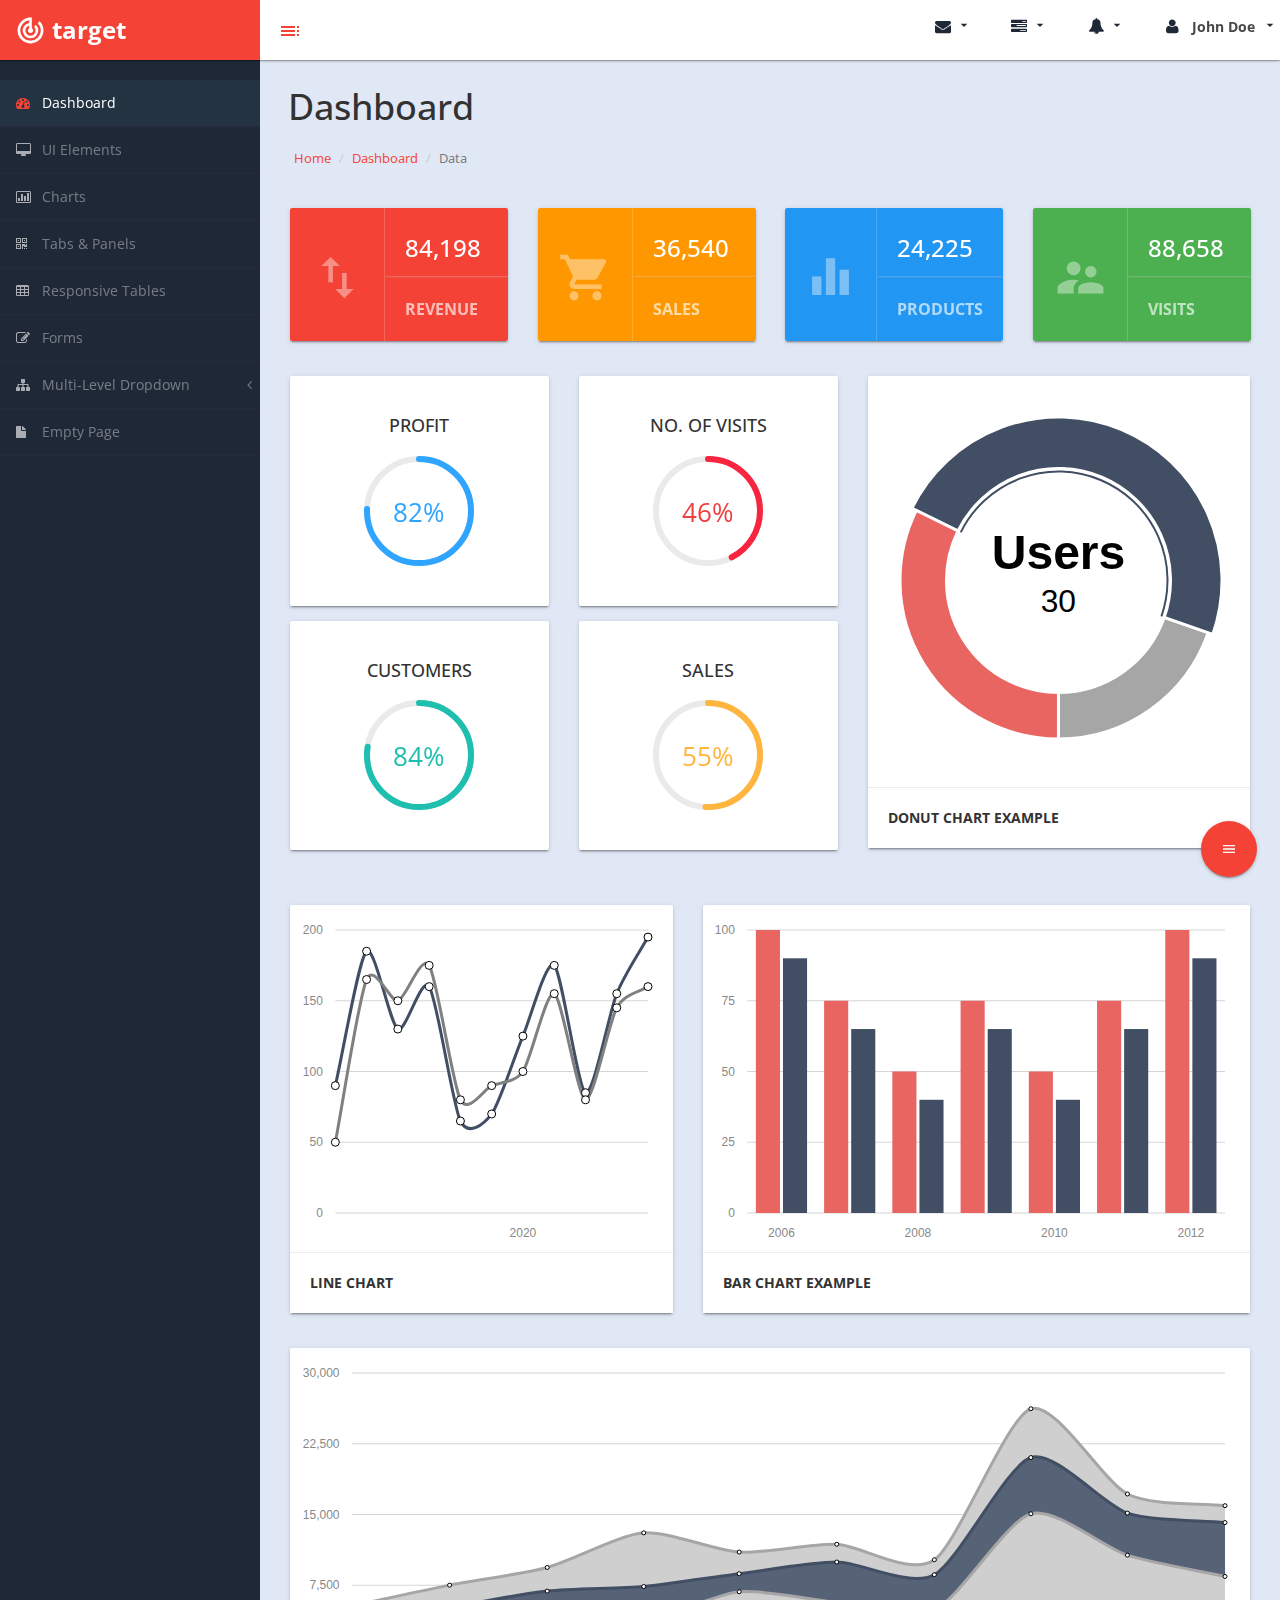
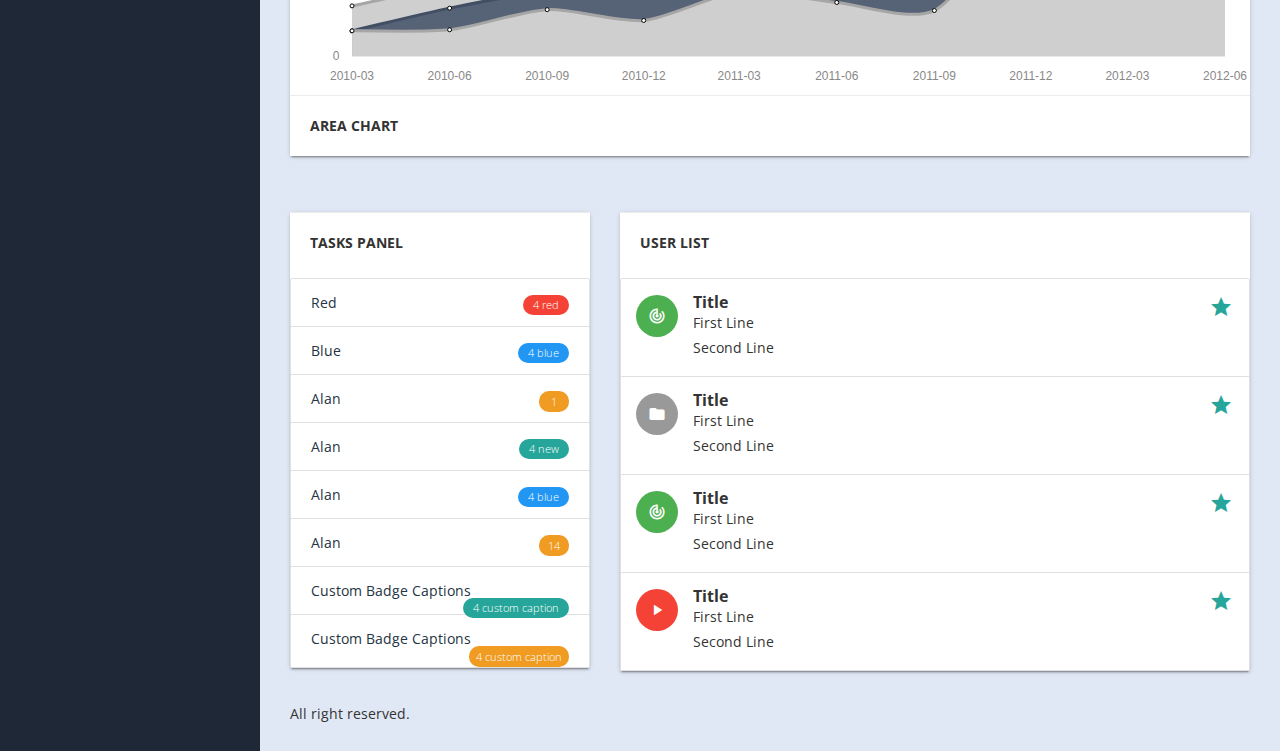
==== commit cbbab35b: "cambios en interfaz" ====
--- a/Sistema_Facturacion/target/Sistema_Facturacion-1.0/index.html
+++ b/Sistema_Facturacion/target/Sistema_Facturacion-1.0/index.html
@@ -541,7 +541,7 @@
     </ul>
   </div>
 		
-				<footer><p>All right reserved. Template by: <a href="https://webthemez.com/admin-template/">WebThemez.com</a></p>
+				<footer><p>All right reserved. </a></p>
 				
         
 				</footer>
--- a/Sistema_Facturacion/target/Sistema_Facturacion-1.0/assets/css/custom-styles.css
+++ b/Sistema_Facturacion/target/Sistema_Facturacion-1.0/assets/css/custom-styles.css
@@ -8,25 +8,25 @@
 /*----------------------------------------------
     COMMON  STYLES    
 ------------------------------------------------*/
-body {
-    font-family: 'Open Sans', sans-serif;
-    background: #1F2837;
-}
-
- #wrapper {
-    width: 100%;
-}
-
-#page-wrapper {
-    padding: 15px 15px;
-    min-height: 600px;
-    background: #ececec;
-}
-#page-inner {
-    width:100%;
-    margin:10px 20px 10px 0px;
-    padding: 15px 30px;
-    min-height:1200px;
+body {
+    font-family: 'Open Sans', sans-serif;
+    background: #1F2837;
+}
+
+ #wrapper {
+    width: 100%;
+}
+
+#page-wrapper {
+    padding: 15px 15px;
+    min-height: 600px;
+    background: #ececec;
+}
+#page-inner {
+    width:100%;
+    margin:10px 20px 10px 0px;
+    padding: 15px 30px;
+    min-height:1200px;
 }
 .header .container-fluid{
 padding:0;
@@ -55,16 +55,17 @@
 border-radius: 0px;
 
 }
-p {
-    font-size: 14px;
-    line-height:25px;
-    /* padding-top:20px; */
-}
-label {
-    display: inline-block;
-    max-width: 100%;
-    margin-bottom: 5px;
-    font-weight: 400;
+p {
+    font-size: 14px;
+    line-height:25px;
+    /* padding-top:20px; */
+}
+label {
+    display: inline-block;
+    max-width: 100%;
+    margin-bottom: 15px;
+    font-weight: 400;
+    
 }
 .alert { 
     border-radius: 0px;
@@ -77,19 +78,19 @@
 }
 .navbar-side .nav > li > a > i{color: rgba(255, 255, 255, 0.62);padding: 8px;width: 20px;text-align: center;font-size: 14px;}
 .top-navbar{position: fixed;width: 100%;z-index: 300;-webkit-box-shadow: 0 3px 3px rgba(0, 0, 0, 0.05);-moz-box-shadow: 0 3px 3px rgba(0, 0, 0, 0.05);box-shadow: 0 3px 3px rgba(0, 0, 0, 0.05);box-shadow: 0 1px 3px 0 rgba(0,0,0,.2),0 1px 1px 0 rgba(0,0,0,.14),0 2px 1px -1px rgba(0,0,0,.12);}
-.navbar-side {
-  z-index: 2;
-  position: fixed;
-  width: 260px;
-  top: 80px;
-  box-shadow: none;
-}
-#page-wrapper {
-  position: relative;
-  top: 55px;
-  /* box-shadow: 0 0 10px #757575; */
-  -moz-box-shadow: 0 0 10px #757575;
-  /* -webkit-box-shadow: 0 0 10px #757575; */
+.navbar-side {
+  z-index: 2;
+  position: fixed;
+  width: 260px;
+  top: 80px;
+  box-shadow: none;
+}
+#page-wrapper {
+  position: relative;
+  top: 55px;
+  /* box-shadow: 0 0 10px #757575; */
+  -moz-box-shadow: 0 0 10px #757575;
+  /* -webkit-box-shadow: 0 0 10px #757575; */
 }
 .top-navbar .nav > li > a:hover, .top-navbar .nav > li > a:focus {text-decoration: none;background-color: #e0e8f5;color: #fff;}
 .nav .open > a, .nav .open > a:hover, .nav .open > a:focus {
@@ -107,24 +108,24 @@
   white-space: nowrap;
   font-size: 13px;
 }
-.dropdown-menu>li>a i {
-  color: #1F1F1F;
-}
-.text-muted {
-  color: #213452;
-}
-.badge {
-  display: inline-block;
-  min-width: 10px;
-  /* padding: 4px 7px; */
-  font-size: 11px;
-  font-weight: 300;
-  color: #fff;
-  text-align: center;
-  white-space: nowrap;
-  vertical-align: baseline;
-  background-color: #F09B22;
-  border-radius: 10px;
+.dropdown-menu>li>a i {
+  color: #1F1F1F;
+}
+.text-muted {
+  color: #213452;
+}
+.badge {
+  display: inline-block;
+  min-width: 10px;
+  /* padding: 4px 7px; */
+  font-size: 11px;
+  font-weight: 300;
+  color: #fff;
+  text-align: center;
+  white-space: nowrap;
+  vertical-align: baseline;
+  background-color: #F09B22;
+  border-radius: 10px;
 }
 .closed{
 	-ms-transform: rotate(180deg); /* IE 9 */
@@ -156,9 +157,9 @@
 .panel-right h3{  
 font-size: 40px;
 padding: 18px 10px 13px 0;color: #5D5D5D;}
-.panel-right strong{
-	font-weight:normal;
-	color: #737373;
+.panel-right strong{
+	font-weight:normal;
+	color: #737373;
 }
 .panel-back {
     background-color:#fff;
@@ -172,11 +173,11 @@
 font-weight:bold;background: #FFFFFF;
 font-size: 16px;
 text-shadow: none;}
-.panel-heading {
-  /* padding: 15px 15px 0px; */
-  border-bottom: 1px solid transparent;
-  border-top-left-radius: 3px;
-  border-top-right-radius: 3px;
+.panel-heading {
+  /* padding: 15px 15px 0px; */
+  border-bottom: 1px solid transparent;
+  border-top-left-radius: 3px;
+  border-top-right-radius: 3px;
 }
 .jumbotron{
 padding:20px;
@@ -360,8 +361,8 @@
 /*----------------------------------------------
     MENU STYLES    
 ------------------------------------------------*/
-div#sideNav:hover {
-    color: #1f2837;
+div#sideNav:hover {
+    color: #1f2837;
 }
 .user-image {
     margin: 25px auto;
@@ -410,14 +411,14 @@
 line-height: 21px;
 padding-top: 4px;
 }
-.active-menu, .active-menu i {
-    background-color: #233342 !important;
-    color: #fff !important;
+.active-menu, .active-menu i {
+    background-color: #233342 !important;
+    color: #fff !important;
 }
 .active-menu i{color: #f44336 !important;}
-.arrow {
-    float: right;
-    margin-top: 8px;
+.arrow {
+    float: right;
+    margin-top: 8px;
 }
 
 .fa.arrow:before {
@@ -447,17 +448,17 @@
 .sidebar-collapse .nav {
 	padding:0;
 }
-.sidebar-collapse .nav > li > a {
-	color: rgba(255, 255, 255, 0.39);
-	background:transparent;
-	text-shadow:none;
-}
-.sidebar-collapse > .nav > li > a {
-	padding: 8px;
-	font-size: 14px;
-}
-.sidebar-collapse > .nav > li {
-	border-bottom: 1px solid rgba(107, 108, 109, 0.08);
+.sidebar-collapse .nav > li > a {
+	color: rgba(255, 255, 255, 0.39);
+	background:transparent;
+	text-shadow:none;
+}
+.sidebar-collapse > .nav > li > a {
+	padding: 8px;
+	font-size: 14px;
+}
+.sidebar-collapse > .nav > li {
+	border-bottom: 1px solid rgba(107, 108, 109, 0.08);
 }
 ul.nav.nav-second-level.collapse.in {background: #121821;}
 .sidebar-collapse .nav > li > a:hover,
@@ -466,13 +467,13 @@
 	outline:0;
 }
  
-.navbar-side {
-	border:none;
-	background: #1F2837;
-}
-.top-navbar {
-	background: #ffffff;
-	border-bottom:none;
+.navbar-side {
+	border:none;
+	background: #1F2837;
+}
+.top-navbar {
+	background: #ffffff;
+	border-bottom:none;
 }
 .top-navbar .nav > li > a > i {margin-right: 0;}
 .top-navbar .navbar-brand:hover {color: #FFFFFF;background-color: #f44336;}
@@ -487,54 +488,54 @@
 .navbar-default .navbar-toggle {border-color: #ffffff;}
 
 .navbar-default .navbar-toggle .icon-bar {background-color: #ffffff;}
-.nav > li > a > i {
-    margin-right:10px;
-    color: #1f2837;
-    font-size: 16px;
-}
-.dropdown-menu>li>a>strong {
-  color: #0866C6;
-  padding: 5px 0;
-  display: inline-block;
-  font-weight: 500;
-}
-#sideNav{
-    float: left;
-    left: 0;
-    z-index: 3;
-    color: #f44336;
-    cursor:pointer;
-    border-radius: 0;
-    width: 14px;
-    font-size: 44px;
-    line-height: 33px;
-    margin: 7px 0 0 13px;
-    background: #ffffff;
-    width: 34px;
-    height: 34px;
-    text-align: center;
-    line-height: 34px;
-    padding-top: 5px;
-    margin-top: 14px;
-    border-radius: 50%;
+.nav > li > a > i {
+    margin-right:10px;
+    color: #1f2837;
+    font-size: 16px;
+}
+.dropdown-menu>li>a>strong {
+  color: #0866C6;
+  padding: 5px 0;
+  display: inline-block;
+  font-weight: 500;
+}
+#sideNav{
+    float: left;
+    left: 0;
+    z-index: 3;
+    color: #f44336;
+    cursor:pointer;
+    border-radius: 0;
+    width: 14px;
+    font-size: 44px;
+    line-height: 33px;
+    margin: 7px 0 0 13px;
+    background: #ffffff;
+    width: 34px;
+    height: 34px;
+    text-align: center;
+    line-height: 34px;
+    padding-top: 5px;
+    margin-top: 14px;
+    border-radius: 50%;
 }
 ul.dropdown-menu.dropdown-messages li a div {
   padding: 2px 0;
 }
-#page-wrapper{
-	background: #e0e8f5;
-}
-.dashboard-cards .card-stacked{
-	color:#fff;
-	border-left: 1px solid rgba(255, 255, 255, 0.18);
+#page-wrapper{
+	background: #e0e8f5;
+}
+.dashboard-cards .card-stacked{
+	color:#fff;
+	border-left: 1px solid rgba(255, 255, 255, 0.18);
 }
 .dashboard-cards .card-content{
 	border-bottom: 1px solid rgba(255, 255, 255, 0.18);
 }
-.dashboard-cards .card-action strong{
-	font-weight:700;
-	font-size: 16px;
-	color: rgba(255, 255, 255, 0.65);
+.dashboard-cards .card-action strong{
+	font-weight:700;
+	font-size: 16px;
+	color: rgba(255, 255, 255, 0.65);
 }
 .donutpad {
     padding: 32px 0;
@@ -545,9 +546,9 @@
 .card-action b{
 	text-transform:uppercase;
 }
-.collection .collection-item{
-	-padding: 16px 20px;
+.collection .collection-item{
+	
+padding: 16px 20px;
 }
 /*----------------------------------------------
     UI ELEMENTS STYLES     
@@ -569,16 +570,16 @@
 ------------------------------------------------*/
  
  @media(min-width:768px) {
-     #page-wrapper{
-               margin: 0 0 0 260px;
-               padding: 0;
-               min-height: 1200px;
+     #page-wrapper{
+               margin: 0 0 0 260px;
+               padding: 0;
+               min-height: 1200px;
     }
 	
 	
-    .navbar-side {
-        width: 260px;
-        z-index: 1;
+    .navbar-side {
+        width: 260px;
+        z-index: 1;
     }
 
    .navbar {
@@ -616,43 +617,43 @@
   margin: 14px;
 }
 }
-.dropdown-content{
-    min-width: 165px !important;
-    left: -38px !important;
-    top: 60px !important;
-}
-.w250{
-	    min-width: 255px !important;
-	    left: -184px !important;
+.dropdown-content{
+    min-width: 165px !important;
+    left: -38px !important;
+    top: 60px !important;
+}
+.w250{
+	    min-width: 255px !important;
+	    left: -184px !important;
 }
 .top-navbar .nav > li > a b{
 	margin:0 5px;
 }
-.dropdown-content li>a{
-	font-size:14px;
-	text-decoration:none;
-	color: #233342;
+.dropdown-content li>a{
+	font-size:14px;
+	text-decoration:none;
+	color: #233342;
 }
 .dropdown-content li>a i{
 	font-size:16px;
 }
-.dropdown-content li>a{
-	font-size: 12px;
-	/* margin: 0 4px; */
-	padding: 0;
-}
-.card.horizontal.cardIcon .card-image {
-    background: #30cc7b;
-    color: #fff !important;
-    font-size: 10px;
-    width: 94px;
-    text-align: center;
-    vertical-align: middle;
-}
-.card.horizontal.cardIcon .card-image i {
-    margin-top: 45%;
-    font-size: 55px;
-    opacity: .4;
+.dropdown-content li>a{
+	font-size: 12px;
+	/* margin: 0 4px; */
+	padding: 0;
+}
+.card.horizontal.cardIcon .card-image {
+    background: #30cc7b;
+    color: #fff !important;
+    font-size: 10px;
+    width: 94px;
+    text-align: center;
+    vertical-align: middle;
+}
+.card.horizontal.cardIcon .card-image i {
+    margin-top: 45%;
+    font-size: 55px;
+    opacity: .4;
 }
 .navbar-brand i.large.material-icons {
     float: left;
@@ -671,33 +672,33 @@
 .icon-preview span {
     display: inherit;
 }
-.header .breadcrumb:before{
-	    font-size: 14px;
-	    margin-right: 0px;
-	    color: #717171;
-	    display: none;
-}
-.header .breadcrumb li a{
-	font-size: 13px;
-	font-size: 13px;
-	text-decoration: none;
-	color: #717171;
-	text-decoration: none;
-	color: #f44336;
-}
-.dropdown-content li{
-	-padding: 15px;
-	-color: #233342;
-	-font-size: 13px;
+.header .breadcrumb:before{
+	    font-size: 14px;
+	    margin-right: 0px;
+	    color: #717171;
+	    display: none;
+}
+.header .breadcrumb li a{
+	font-size: 13px;
+	font-size: 13px;
+	text-decoration: none;
+	color: #717171;
+	text-decoration: none;
+	color: #f44336;
+}
+.dropdown-content li{
+	
+padding: 15px;
+	
+color: #233342;
+	
+font-size: 13px;
 }
 .taskList li{padding: 20px 15px 5px;background: #fff;font-size: 12px;}
 .taskList > div{
 padding: 0 15px 0px 15px;
 }
-.taskList p{
+.taskList p{
 }
 .taskList .dropdown-content li>a {
     font-size: 12px;
@@ -709,8 +710,8 @@
 }
  @media(max-width:768px) {
 	  
-	 .navbar-header {
-		background: #f44336;
+	 .navbar-header {
+		background: #f44336;
 	}
 	.navbar-side {
 		z-index: 2;
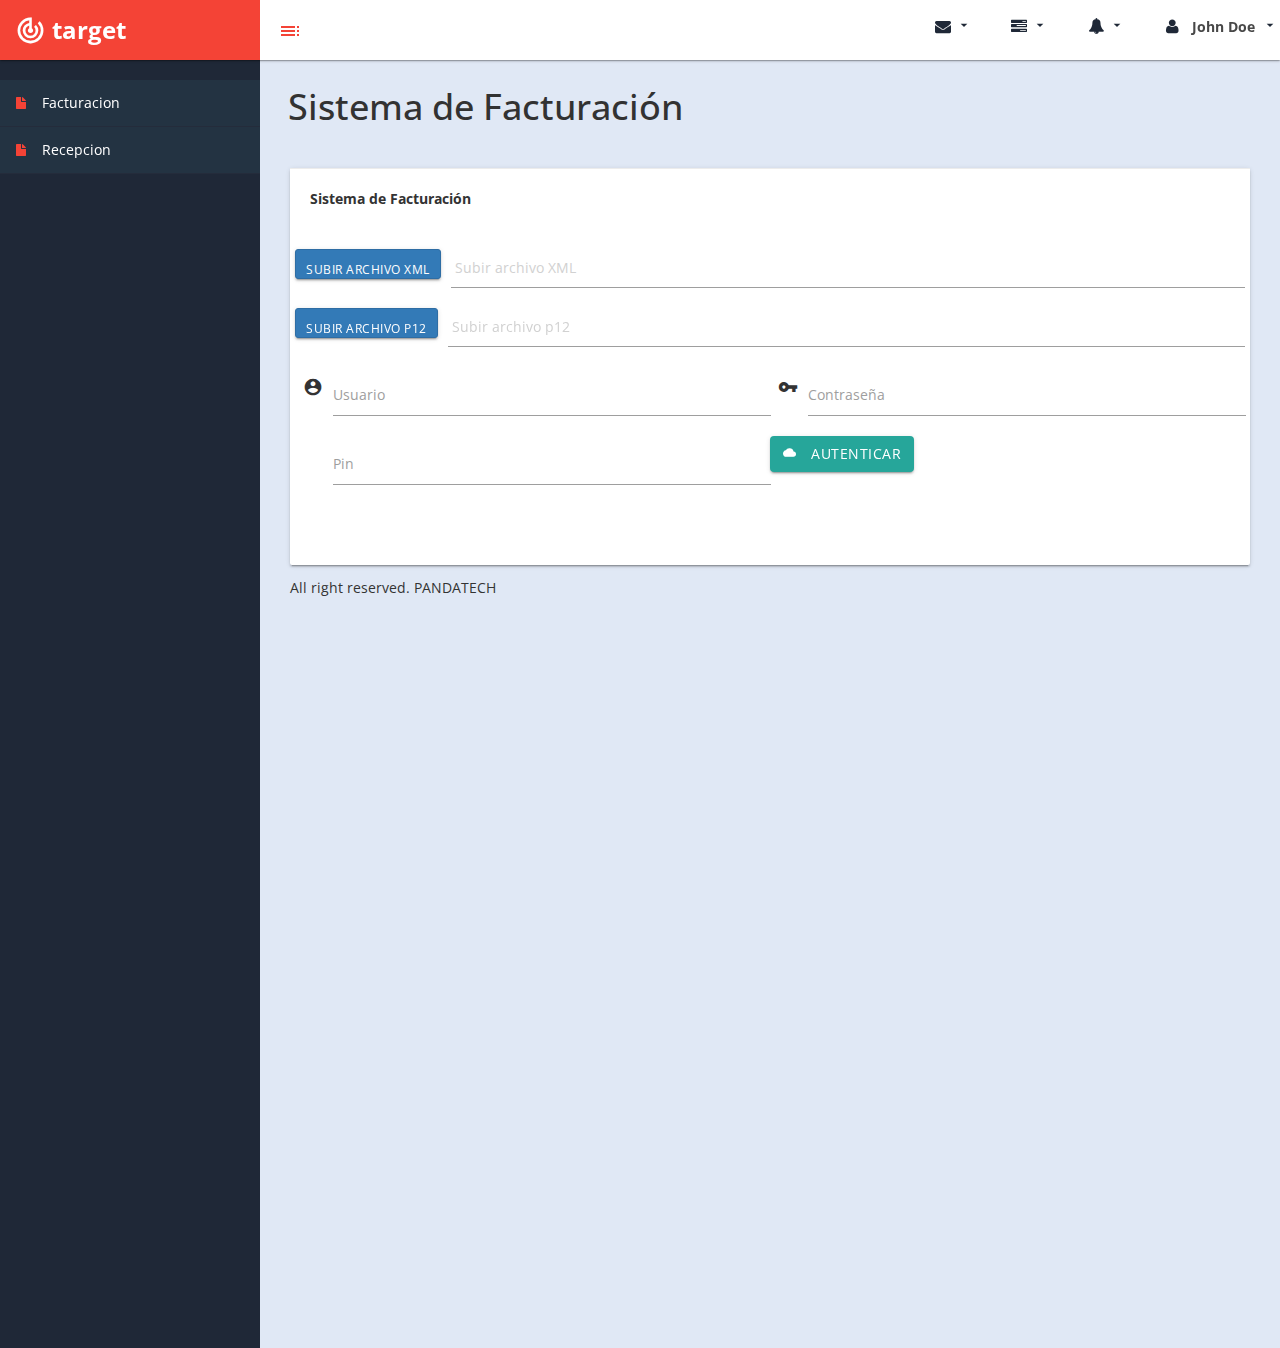
==== commit e0ece7d5: "Unión con funcionamiento" ====
--- a/Sistema_Facturacion/target/Sistema_Facturacion-1.0/index.html
+++ b/Sistema_Facturacion/target/Sistema_Facturacion-1.0/index.html
@@ -1,172 +1,178 @@
 ﻿<!DOCTYPE html>
-<html xmlns="http://www.w3.org/1999/xhtml"> 
-<head>
-    <meta charset="utf-8" />
-    <meta name="viewport" content="width=device-width, initial-scale=1.0" />
-    <title>Target Material Design Bootstrap Admin Template</title> 
-	<link href="https://fonts.googleapis.com/icon?family=Material+Icons" rel="stylesheet">
-	<link rel="stylesheet" href="assets/materialize/css/materialize.min.css" media="screen,projection" />
-    <!-- Bootstrap Styles-->
-    <link href="assets/css/bootstrap.css" rel="stylesheet" />
-    <!-- FontAwesome Styles-->
-    <link href="assets/css/font-awesome.css" rel="stylesheet" />
-    <!-- Morris Chart Styles-->
-    <link href="assets/js/morris/morris-0.4.3.min.css" rel="stylesheet" />
-    <!-- Custom Styles-->
-    <link href="assets/css/custom-styles.css" rel="stylesheet" />
-    <!-- Google Fonts-->
-    <link href='http://fonts.googleapis.com/css?family=Open+Sans' rel='stylesheet' type='text/css' />
-    <link rel="stylesheet" href="assets/js/Lightweight-Chart/cssCharts.css"> 
-</head>
-
-<body>
-    <div id="wrapper">
-        <nav class="navbar navbar-default top-navbar" role="navigation">
-            <div class="navbar-header">
-                <button type="button" class="navbar-toggle waves-effect waves-dark" data-toggle="collapse" data-target=".sidebar-collapse">
-                    <span class="sr-only">Toggle navigation</span>
-                    <span class="icon-bar"></span>
-                    <span class="icon-bar"></span>
-                    <span class="icon-bar"></span>
-                </button>
-                <a class="navbar-brand waves-effect waves-dark" href="index.html"><i class="large material-icons">track_changes</i> <strong>target</strong></a>
-				
-		<div id="sideNav" href=""><i class="material-icons dp48">toc</i></div>
-            </div>
-
-            <ul class="nav navbar-top-links navbar-right"> 
-				<li><a class="dropdown-button waves-effect waves-dark" href="#!" data-activates="dropdown4"><i class="fa fa-envelope fa-fw"></i> <i class="material-icons right">arrow_drop_down</i></a></li>				
-				<li><a class="dropdown-button waves-effect waves-dark" href="#!" data-activates="dropdown3"><i class="fa fa-tasks fa-fw"></i> <i class="material-icons right">arrow_drop_down</i></a></li>
-				<li><a class="dropdown-button waves-effect waves-dark" href="#!" data-activates="dropdown2"><i class="fa fa-bell fa-fw"></i> <i class="material-icons right">arrow_drop_down</i></a></li>
-				  <li><a class="dropdown-button waves-effect waves-dark" href="#!" data-activates="dropdown1"><i class="fa fa-user fa-fw"></i> <b>John Doe</b> <i class="material-icons right">arrow_drop_down</i></a></li>
-            </ul>
-        </nav>
-		<!-- Dropdown Structure -->
-<ul id="dropdown1" class="dropdown-content">
-<li><a href="#"><i class="fa fa-user fa-fw"></i> My Profile</a>
-</li>
-<li><a href="#"><i class="fa fa-gear fa-fw"></i> Settings</a>
-</li> 
-<li><a href="#"><i class="fa fa-sign-out fa-fw"></i> Logout</a>
-</li>
-</ul>
-<ul id="dropdown2" class="dropdown-content w250">
-  <li>
-                                <div>
-                                    <i class="fa fa-comment fa-fw"></i> New Comment
-                                    <span class="pull-right text-muted small">4 min</span>
-                                </div>
-                            </a>
-                        </li>
-                        <li class="divider"></li>
-                        <li>
-                                <div>
-                                    <i class="fa fa-twitter fa-fw"></i> 3 New Followers
-                                    <span class="pull-right text-muted small">12 min</span>
-                                </div>
-                            </a>
-                        </li>
-                        <li class="divider"></li>
-                        <li>
-                                <div>
-                                    <i class="fa fa-envelope fa-fw"></i> Message Sent
-                                    <span class="pull-right text-muted small">4 min</span>
-                                </div>
-                            </a>
-                        </li>
-                        <li class="divider"></li>
-                        <li>
-                                <div>
-                                    <i class="fa fa-tasks fa-fw"></i> New Task
-                                    <span class="pull-right text-muted small">4 min</span>
-                                </div>
-                            </a>
-                        </li>
-                        <li class="divider"></li>
-                        <li>
-                                <div>
-                                    <i class="fa fa-upload fa-fw"></i> Server Rebooted
-                                    <span class="pull-right text-muted small">4 min</span>
-                                </div>
-                            </a>
-                        </li>
-                        <li class="divider"></li>
-                        <li>
-                            <a class="text-center" href="#">
-                                <strong>See All Alerts</strong>
-                                <i class="fa fa-angle-right"></i>
-                            </a>
-                        </li>
-</ul>
-<ul id="dropdown3" class="dropdown-content dropdown-tasks w250">
-<li>
-		<a href="#">
-			<div>
-				<p>
-					<strong>Task 1</strong>
-					<span class="pull-right text-muted">60% Complete</span>
-				</p>
-				<div class="progress progress-striped active">
-					<div class="progress-bar progress-bar-success" role="progressbar" aria-valuenow="60" aria-valuemin="0" aria-valuemax="100" style="width: 60%">
-						<span class="sr-only">60% Complete (success)</span>
-					</div>
-				</div>
-			</div>
-		</a>
-	</li>
-	<li class="divider"></li>
-	<li>
-		<a href="#">
-			<div>
-				<p>
-					<strong>Task 2</strong>
-					<span class="pull-right text-muted">28% Complete</span>
-				</p>
-				<div class="progress progress-striped active">
-					<div class="progress-bar progress-bar-info" role="progressbar" aria-valuenow="28" aria-valuemin="0" aria-valuemax="100" style="width: 28%">
-						<span class="sr-only">28% Complete</span>
-					</div>
-				</div>
-			</div>
-		</a>
-	</li>
-	<li class="divider"></li>
-	<li>
-		<a href="#">
-			<div>
-				<p>
-					<strong>Task 3</strong>
-					<span class="pull-right text-muted">60% Complete</span>
-				</p>
-				<div class="progress progress-striped active">
-					<div class="progress-bar progress-bar-warning" role="progressbar" aria-valuenow="60" aria-valuemin="0" aria-valuemax="100" style="width: 60%">
-						<span class="sr-only">60% Complete (warning)</span>
-					</div>
-				</div>
-			</div>
-		</a>
-	</li>
-	<li class="divider"></li>
-	<li>
-		<a href="#">
-			<div>
-				<p>
-					<strong>Task 4</strong>
-					<span class="pull-right text-muted">85% Complete</span>
-				</p>
-				<div class="progress progress-striped active">
-					<div class="progress-bar progress-bar-danger" role="progressbar" aria-valuenow="85" aria-valuemin="0" aria-valuemax="100" style="width: 85%">
-						<span class="sr-only">85% Complete (danger)</span>
-					</div>
-				</div>
-			</div>
-		</a>
-	</li>
-	<li class="divider"></li>
-	<li>
-</ul>   
-<ul id="dropdown4" class="dropdown-content dropdown-tasks w250 taskList">
-  <li>
+<html xmlns="http://www.w3.org/1999/xhtml">
+
+    <head>
+        <meta charset="utf-8" />
+        <meta name="viewport" content="width=device-width, initial-scale=1.0" />
+        <title>Target Material Design Bootstrap Admin Template</title>
+
+        <link href="https://fonts.googleapis.com/icon?family=Material+Icons" rel="stylesheet">
+            <link rel="stylesheet" href="assets/materialize/css/materialize.min.css" media="screen,projection" />
+            <!-- Bootstrap Styles-->
+            <link href="assets/css/bootstrap.css" rel="stylesheet" />
+            <!-- FontAwesome Styles-->
+            <link href="assets/css/font-awesome.css" rel="stylesheet" />
+            <!-- Morris Chart Styles-->
+            <link href="assets/js/morris/morris-0.4.3.min.css" rel="stylesheet" />
+            <!-- Custom Styles-->
+            <link href="assets/css/custom-styles.css" rel="stylesheet" />
+            <!-- Google Fonts-->
+            <link href='http://fonts.googleapis.com/css?family=Open+Sans' rel='stylesheet' type='text/css' />
+            <link rel="stylesheet" href="assets/js/Lightweight-Chart/cssCharts.css"> 
+                </head>
+                <body>
+                    <div id="wrapper">
+                        <nav class="navbar navbar-default top-navbar" role="navigation">
+                            <div class="navbar-header">
+                                <button type="button" class="navbar-toggle" data-toggle="collapse" data-target=".sidebar-collapse">
+                                    <span class="sr-only">Toggle navigation</span>
+                                    <span class="icon-bar"></span>
+                                    <span class="icon-bar"></span>
+                                    <span class="icon-bar"></span>
+                                </button>
+                                <a class="navbar-brand waves-effect waves-dark" href="index.html"><i class="large material-icons">track_changes</i> <strong>target</strong></a>
+
+                                <div id="sideNav" href=""><i class="material-icons dp48">toc</i></div>
+                            </div>
+
+                            <ul class="nav navbar-top-links navbar-right"> 
+                                <li><a class="dropdown-button waves-effect waves-dark" href="#!" data-activates="dropdown4"><i class="fa fa-envelope fa-fw"></i> <i class="material-icons right">arrow_drop_down</i></a></li>				
+                                <li><a class="dropdown-button waves-effect waves-dark" href="#!" data-activates="dropdown3"><i class="fa fa-tasks fa-fw"></i> <i class="material-icons right">arrow_drop_down</i></a></li>
+                                <li><a class="dropdown-button waves-effect waves-dark" href="#!" data-activates="dropdown2"><i class="fa fa-bell fa-fw"></i> <i class="material-icons right">arrow_drop_down</i></a></li>
+                                <li><a class="dropdown-button waves-effect waves-dark" href="#!" data-activates="dropdown1"><i class="fa fa-user fa-fw"></i> <b>John Doe</b> <i class="material-icons right">arrow_drop_down</i></a></li>
+                            </ul>
+                        </nav>
+                        <!-- Dropdown Structure -->
+                        <ul id="dropdown1" class="dropdown-content">
+                            <li><a href="#"><i class="fa fa-user fa-fw"></i> My Profile</a>
+                            </li>
+                            <li><a href="#"><i class="fa fa-gear fa-fw"></i> Settings</a>
+                            </li> 
+                            <li><a href="#"><i class="fa fa-sign-out fa-fw"></i> Logout</a>
+                            </li>
+                        </ul>
+                        <ul id="dropdown2" class="dropdown-content w250">
+                            <li>
+                                <a href="#">
+                                    <div>
+                                        <i class="fa fa-comment fa-fw"></i> New Comment
+                                        <span class="pull-right text-muted small">4 min</span>
+                                    </div>
+                                </a>
+                            </li>
+                            <li class="divider"></li>
+                            <li>
+                                <a href="#">
+                                    <div>
+                                        <i class="fa fa-twitter fa-fw"></i> 3 New Followers
+                                        <span class="pull-right text-muted small">12 min</span>
+                                    </div>
+                                </a>
+                            </li>
+                            <li class="divider"></li>
+                            <li>
+                                <a href="#">
+                                    <div>
+                                        <i class="fa fa-envelope fa-fw"></i> Message Sent
+                                        <span class="pull-right text-muted small">4 min</span>
+                                    </div>
+                                </a>
+                            </li>
+                            <li class="divider"></li>
+                            <li>
+                                <a href="#">
+                                    <div>
+                                        <i class="fa fa-tasks fa-fw"></i> New Task
+                                        <span class="pull-right text-muted small">4 min</span>
+                                    </div>
+                                </a>
+                            </li>
+                            <li class="divider"></li>
+                            <li>
+                                <a href="#">
+                                    <div>
+                                        <i class="fa fa-upload fa-fw"></i> Server Rebooted
+                                        <span class="pull-right text-muted small">4 min</span>
+                                    </div>
+                                </a>
+                            </li>
+                            <li class="divider"></li>
+                            <li>
+                                <a class="text-center" href="#">
+                                    <strong>See All Alerts</strong>
+                                    <i class="fa fa-angle-right"></i>
+                                </a>
+                            </li>
+                        </ul>
+                        <ul id="dropdown3" class="dropdown-content dropdown-tasks w250">
+                            <li>
+                                <a href="#">
+                                    <div>
+                                        <p>
+                                            <strong>Task 1</strong>
+                                            <span class="pull-right text-muted">60% Complete</span>
+                                        </p>
+                                        <div class="progress progress-striped active">
+                                            <div class="progress-bar progress-bar-success" role="progressbar" aria-valuenow="60" aria-valuemin="0" aria-valuemax="100" style="width: 60%">
+                                                <span class="sr-only">60% Complete (success)</span>
+                                            </div>
+                                        </div>
+                                    </div>
+                                </a>
+                            </li>
+                            <li class="divider"></li>
+                            <li>
+                                <a href="#">
+                                    <div>
+                                        <p>
+                                            <strong>Task 2</strong>
+                                            <span class="pull-right text-muted">28% Complete</span>
+                                        </p>
+                                        <div class="progress progress-striped active">
+                                            <div class="progress-bar progress-bar-info" role="progressbar" aria-valuenow="28" aria-valuemin="0" aria-valuemax="100" style="width: 28%">
+                                                <span class="sr-only">28% Complete</span>
+                                            </div>
+                                        </div>
+                                    </div>
+                                </a>
+                            </li>
+                            <li class="divider"></li>
+                            <li>
+                                <a href="#">
+                                    <div>
+                                        <p>
+                                            <strong>Task 3</strong>
+                                            <span class="pull-right text-muted">60% Complete</span>
+                                        </p>
+                                        <div class="progress progress-striped active">
+                                            <div class="progress-bar progress-bar-warning" role="progressbar" aria-valuenow="60" aria-valuemin="0" aria-valuemax="100" style="width: 60%">
+                                                <span class="sr-only">60% Complete (warning)</span>
+                                            </div>
+                                        </div>
+                                    </div>
+                                </a>
+                            </li>
+                            <li class="divider"></li>
+                            <li>
+                                <a href="#">
+                                    <div>
+                                        <p>
+                                            <strong>Task 4</strong>
+                                            <span class="pull-right text-muted">85% Complete</span>
+                                        </p>
+                                        <div class="progress progress-striped active">
+                                            <div class="progress-bar progress-bar-danger" role="progressbar" aria-valuenow="85" aria-valuemin="0" aria-valuemax="100" style="width: 85%">
+                                                <span class="sr-only">85% Complete (danger)</span>
+                                            </div>
+                                        </div>
+                                    </div>
+                                </a>
+                            </li>
+                            <li class="divider"></li>
+                            <li>
+                        </ul>   
+                        <ul id="dropdown4" class="dropdown-content dropdown-tasks w250 taskList">
+                            <li>
                                 <div>
                                     <strong>John Doe</strong>
                                     <span class="pull-right text-muted">
@@ -174,10 +180,10 @@
                                     </span>
                                 </div>
                                 <p>Lorem Ipsum has been the industry's standard dummy text ever since the 1500s...</p>
-                            </a>
-                        </li>
-                        <li class="divider"></li>
-                        <li>
+                                </a>
+                            </li>
+                            <li class="divider"></li>
+                            <li>
                                 <div>
                                     <strong>John Smith</strong>
                                     <span class="pull-right text-muted">
@@ -185,397 +191,170 @@
                                     </span>
                                 </div>
                                 <p>Lorem Ipsum has been the industry's standard dummy text ever since an kwilnw...</p>
-                            </a>
-                        </li>
-                        <li class="divider"></li>
-                        <li>
-                            <a href="#">
-                                <div>
-                                    <strong>John Smith</strong>
-                                    <span class="pull-right text-muted">
-                                        <em>Yesterday</em>
-                                    </span>
+                                </a>
+                            </li>
+                            <li class="divider"></li>
+                            <li>
+                                <a href="#">
+                                    <div>
+                                        <strong>John Smith</strong>
+                                        <span class="pull-right text-muted">
+                                            <em>Yesterday</em>
+                                        </span>
+                                    </div>
+                                    <p>Lorem Ipsum has been the industry's standard dummy text ever since the...</p>
+                                </a>
+                            </li>
+                            <li class="divider"></li>
+                            <li>
+                                <a class="text-center" href="#">
+                                    <strong>Read All Messages</strong>
+                                    <i class="fa fa-angle-right"></i>
+                                </a>
+                            </li>
+                        </ul>  
+                        <!--/. NAV TOP  -->
+                        <nav class="navbar-default navbar-side" role="navigation">
+                            <div class="sidebar-collapse">
+                                <ul class="nav" id="main-menu">
+
+                                    
+                                    <li>
+                                        <a class="active-menu waves-effect waves-dark" href="empty.html"><i class="fa fa-fw fa-file"></i> Facturacion</a>
+                                    </li>
+                                    
+                                    <li>
+                                        <a class="active-menu waves-effect waves-dark" href="empty.html"><i class="fa fa-fw fa-file"></i> Recepcion</a>
+                                    </li>
+                                </ul>
+
+                            </div>
+
+                        </nav>
+                        <!-- /. NAV SIDE  -->
+                        <div id="page-wrapper">
+                            <div class="header"> 
+                                <h1 class="page-header">
+                                    Sistema de Facturaci&oacute;n <!--<small>Create new page.</small>-->
+                                </h1>
+                                <!--
+                                <ol class="breadcrumb">
+                                    <li><a href="#">Home</a></li>
+                                    <li><a href="#">Empty</a></li>
+                                    <li class="active">Data</li>
+                                </ol> 
+                                -->
+                            </div>
+                            <div id="page-inner"> 
+
+                                <div class="row">
+
+                                    <div class="col-md-12">
+                                        <div class="card">
+                                            <div class="card-action">
+                                                Sistema de Facturaci&oacute;n
+                                            </div>        
+                                            <div class="card-content"> 
+                                                <div class="row">
+                                                    <form action="Proceso" method="POST">
+                                                        
+                                                        <!-- XML-->
+                                                        
+                                                        
+                                                         <div>
+                                                            
+                                                <div class="file-field">
+                                                                           <div class="btn btn-primary btn-sm float-left">
+                                                                           <span>Subir archivo XML</span>
+                                                                           <input type="file" name="xml">
+                                                                       </div>
+                                                                       <div class="file-path-wrapper">
+                                                                           <input class="file-path validate" type="text" placeholder="Subir archivo XML" accept="text/xml">
+                                                                       </div>
+                                                </div>   
+                                                        
+                                                        </div>
+                                                        
+                                                        <!-- LLave criptografica-->
+                                                        
+                                                         <div>
+                                                            
+                                                                           <div class="file-field">
+                                                                           <div class="btn btn-primary btn-sm float-left">
+                                                                           <span>Subir archivo p12</span>
+                                                                           <input type="file" name="llave">
+                                                                           </div>
+                                                                           <div class="file-path-wrapper">
+                                                                               <input class="file-path validate" type="text" placeholder="Subir archivo p12" accept="p12/*">
+                                                                           </div>
+                                                                   </div>   
+                                                        
+                                                        </div>
+                                                        
+                                                        
+                                                        <!-- usuario -->
+									<div class="input-field col s6">
+									  <i class="material-icons prefix">account_circle</i>
+                                                                          <input id="icon_prefix" type="text" class="validate" name="usuario">
+									  <label for="icon_prefix">Usuario</label>
+									</div>
+                                                        <!-- Password-->
+									<div class="input-field col s6">
+									  <i class="material-icons prefix">vpn_key</i>
+                                                                          <input id="icon_telephone" type="tel" class="validate" name="password">
+                                                                              <label for="icon_telephone">Contrase&ntilde;a</label>
+									</div>
+                                                        
+                                                        
+                                                        <!-- PIN-->
+                                                        
+                                                        
+                                                        <div class="input-field col s6">
+									  <i class="material-icons prefix">pin_key</i>
+                                                                          <input id="icon_telephone" type="tel" class="validate" name="pin">
+                                                                              <label for="icon_telephone">Pin</label>
+									</div>
+                                                        
+                                                        
+                                                        
+                                                        
+                                                        
+                                                        
+                                                        
+                                                        <!-- Autenticar -->
+                                                        <div>
+                                                        <button class="waves-effect waves-light btn" type="submit"><i class="material-icons left">cloud</i>Autenticar</button>
+                                                        </div>    
+                                                        </form>
+								  </div>
+                                                <div class="clearBoth"><br/></div>
+
+                                            </div>
+                                        </div>
+
+                                        <footer><p>All right reserved. PANDATECH</p></footer>
+                                    </div>
+                                    <!-- /. PAGE INNER  -->
                                 </div>
-                                <p>Lorem Ipsum has been the industry's standard dummy text ever since the...</p>
-                            </a>
-                        </li>
-                        <li class="divider"></li>
-                        <li>
-                            <a class="text-center" href="#">
-                                <strong>Read All Messages</strong>
-                                <i class="fa fa-angle-right"></i>
-                            </a>
-                        </li>
-</ul>  
-	   <!--/. NAV TOP  -->
-        <nav class="navbar-default navbar-side" role="navigation">
-            <div class="sidebar-collapse">
-                <ul class="nav" id="main-menu">
-
-                    <li>
-                        <a class="active-menu waves-effect waves-dark" href="index.html"><i class="fa fa-dashboard"></i> Dashboard</a>
-                    </li>
-                    <li>
-                        <a href="ui-elements.html" class="waves-effect waves-dark"><i class="fa fa-desktop"></i> UI Elements</a>
-                    </li>
-					<li>
-                        <a href="chart.html" class="waves-effect waves-dark"><i class="fa fa-bar-chart-o"></i> Charts</a>
-                    </li>
-                    <li>
-                        <a href="tab-panel.html" class="waves-effect waves-dark"><i class="fa fa-qrcode"></i> Tabs & Panels</a>
-                    </li>
-                    
-                    <li>
-                        <a href="table.html" class="waves-effect waves-dark"><i class="fa fa-table"></i> Responsive Tables</a>
-                    </li>
-                    <li>
-                        <a href="form.html" class="waves-effect waves-dark"><i class="fa fa-edit"></i> Forms </a>
-                    </li>
-
-
-                    <li>
-                        <a href="#" class="waves-effect waves-dark"><i class="fa fa-sitemap"></i> Multi-Level Dropdown<span class="fa arrow"></span></a>
-                        <ul class="nav nav-second-level">
-                            <li>
-                                <a href="#">Second Level Link</a>
-                            </li>
-                            <li>
-                                <a href="#">Second Level Link</a>
-                            </li>
-                            <li>
-                                <a href="#">Second Level Link<span class="fa arrow"></span></a>
-                                <ul class="nav nav-third-level">
-                                    <li>
-                                        <a href="#">Third Level Link</a>
-                                    </li>
-                                    <li>
-                                        <a href="#">Third Level Link</a>
-                                    </li>
-                                    <li>
-                                        <a href="#">Third Level Link</a>
-                                    </li>
-
-                                </ul>
-
-                            </li>
-                        </ul>
-                    </li>
-                    <li>
-                        <a href="empty.html" class="waves-effect waves-dark"><i class="fa fa-fw fa-file"></i> Empty Page</a>
-                    </li>
-                </ul>
-
-            </div>
-
-        </nav>
-        <!-- /. NAV SIDE  -->
-      
-		<div id="page-wrapper">
-		  <div class="header"> 
-                        <h1 class="page-header">
-                            Dashboard
-                        </h1>
-						<ol class="breadcrumb">
-					  <li><a href="#">Home</a></li>
-					  <li><a href="#">Dashboard</a></li>
-					  <li class="active">Data</li>
-					</ol> 
-									
-		</div>
-            <div id="page-inner">
-
-			<div class="dashboard-cards"> 
-                <div class="row">
-                    <div class="col-xs-12 col-sm-6 col-md-3">
-					
-						<div class="card horizontal cardIcon waves-effect waves-dark">
-						<div class="card-image red">
-						<i class="material-icons dp48">import_export</i>
-						</div>
-						<div class="card-stacked red">
-						<div class="card-content">
-						<h3>84,198</h3> 
-						</div>
-						<div class="card-action">
-						<strong>REVENUE</strong>
-						</div>
-						</div>
-						</div>
-	 
-                    </div>
-                    <div class="col-xs-12 col-sm-6 col-md-3">
-					
-						<div class="card horizontal cardIcon waves-effect waves-dark">
-						<div class="card-image orange">
-						<i class="material-icons dp48">shopping_cart</i>
-						</div>
-						<div class="card-stacked orange">
-						<div class="card-content">
-						<h3>36,540</h3> 
-						</div>
-						<div class="card-action">
-						<strong>SALES</strong>
-						</div>
-						</div>
-						</div> 
-                    </div>
-                    <div class="col-xs-12 col-sm-6 col-md-3">
-					
-							<div class="card horizontal cardIcon waves-effect waves-dark">
-						<div class="card-image blue">
-						<i class="material-icons dp48">equalizer</i>
-						</div>
-						<div class="card-stacked blue">
-						<div class="card-content">
-						<h3>24,225</h3> 
-						</div>
-						<div class="card-action">
-						<strong>PRODUCTS</strong>
-						</div>
-						</div>
-						</div> 
-						 
-                    </div>
-                    <div class="col-xs-12 col-sm-6 col-md-3">
-					
-					<div class="card horizontal cardIcon waves-effect waves-dark">
-						<div class="card-image green">
-						<i class="material-icons dp48">supervisor_account</i>
-						</div>
-						<div class="card-stacked green">
-						<div class="card-content">
-						<h3>88,658</h3> 
-						</div>
-						<div class="card-action">
-						<strong>VISITS</strong>
-						</div>
-						</div>
-						</div> 
-						 
-                    </div>
-                </div>
-			   </div>
-				<!-- /. ROW  --> 
-				<div class="row">
-					<div class="col-xs-12 col-sm-12 col-md-7"> 
-					<div class="cirStats">
-						  	<div class="row">
-								<div class="col-xs-12 col-sm-6 col-md-6"> 
-										<div class="card-panel text-center">
-											<h4>Profit</h4>
-											<div class="easypiechart" id="easypiechart-blue" data-percent="82" ><span class="percent">82%</span>
-											</div> 
-										</div>
-								</div>
-								<div class="col-xs-12 col-sm-6 col-md-6"> 
-										<div class="card-panel text-center">
-											<h4>No. of Visits</h4>
-											<div class="easypiechart" id="easypiechart-red" data-percent="46" ><span class="percent">46%</span>
-											</div>
-										</div>
-								</div>
-								<div class="col-xs-12 col-sm-6 col-md-6"> 
-										<div class="card-panel text-center">
-											<h4>Customers</h4>
-											<div class="easypiechart" id="easypiechart-teal" data-percent="84" ><span class="percent">84%</span>
-											</div> 
-										</div>
-								</div>
-								<div class="col-xs-12 col-sm-6 col-md-6"> 
-										<div class="card-panel text-center">
-											<h4>Sales</h4>
-											<div class="easypiechart" id="easypiechart-orange" data-percent="55" ><span class="percent">55%</span>
-											</div>
-										</div>
-								</div>  
-							</div>
-						</div>							
-						</div><!--/.row-->
-						<div class="col-xs-12 col-sm-12 col-md-5"> 
-						     <div class="row">
-									<div class="col-xs-12"> 
-									<div class="card">
-										<div class="card-image donutpad">
-										  <div id="morris-donut-chart"></div>
-										</div> 
-										<div class="card-action">
-										  <b>Donut Chart Example</b>
-										</div>
-									</div>	
-								</div>
-							 </div>
-						</div><!--/.row-->
-					</div>
-					
-		 
-				<div class="row">
-				<div class="col-md-5"> 
-						<div class="card">
-						<div class="card-image">
-						 <div id="morris-line-chart"></div>
-						</div> 
-						<div class="card-action">
-						  <b>Line Chart</b>
-						</div>
-						</div>
-		  
-					</div>		
-					
-						<div class="col-md-7"> 
-					<div class="card">
-					<div class="card-image">
-					  <div id="morris-bar-chart"></div>
-					</div> 
-					<div class="card-action">
-					  <b> Bar Chart Example</b>
-					</div>
-					</div>					
-					</div>
-					
-				</div> 
-			 
-				
-				
-                <div class="row">
-                    <div class="col-xs-12">
-						<div class="card">
-					<div class="card-image">
-					  <div id="morris-area-chart"></div>
-					</div> 
-					<div class="card-action">
-					  <b>Area Chart</b>
-					</div>
-					</div>	 
-                    </div> 
-
-                </div>
-				<div class="row">
-				<div class="col-md-12">
-				
-					</div>		
-				</div> 	
-                <!-- /. ROW  -->
-
-	   
-				
-				
-				
-                <div class="row">
-                    <div class="col-md-4 col-sm-12 col-xs-12">
-						<div class="card"><div class="card-action">
-					  <b>Tasks Panel</b>
-					</div>
-					<div class="card-image">
-					  <div class="collection">
-						  <a href="#!" class="collection-item">Red<span class="new badge red" data-badge-caption="red">4</span></a>
-						  <a href="#!" class="collection-item">Blue<span class="new badge blue" data-badge-caption="blue">4</span></a>
-						  <a href="#!" class="collection-item"><span class="badge">1</span>Alan</a>
-							<a href="#!" class="collection-item"><span class="new badge">4</span>Alan</a>
-							<a href="#!" class="collection-item">Alan<span class="new badge blue" data-badge-caption="blue">4</span></a>
-							<a href="#!" class="collection-item"><span class="badge">14</span>Alan</a>
-							   <a href="#!" class="collection-item">Custom Badge Captions<span class="new badge" data-badge-caption="custom caption">4</span></a>
-							<a href="#!" class="collection-item">Custom Badge Captions<span class="badge" data-badge-caption="custom caption">4</span></a>
-						</div>
-					</div> 
-					
-					</div>	  
-
-                    </div>
-                    <div class="col-md-8 col-sm-12 col-xs-12">
-	<div class="card">
-	<div class="card-action">
-					  <b>User List</b>
-					</div>
-					<div class="card-image">
-					  <ul class="collection">
-    <li class="collection-item avatar">
-      <i class="material-icons circle green">track_changes</i>
-      <span class="title">Title</span>
-      <p>First Line <br>
-         Second Line
-      </p>
-      <a href="#!" class="secondary-content"><i class="material-icons">grade</i></a>
-    </li>
-    <li class="collection-item avatar">
-      <i class="material-icons circle">folder</i>
-      <span class="title">Title</span>
-      <p>First Line <br>
-         Second Line
-      </p>
-      <a href="#!" class="secondary-content"><i class="material-icons">grade</i></a>
-    </li>
-    <li class="collection-item avatar">
-      <i class="material-icons circle green">track_changes</i>
-      <span class="title">Title</span>
-      <p>First Line <br>
-         Second Line
-      </p>
-      <a href="#!" class="secondary-content"><i class="material-icons">grade</i></a>
-    </li>
-    <li class="collection-item avatar">
-      <i class="material-icons circle red">play_arrow</i>
-      <span class="title">Title</span>
-      <p>First Line <br>
-         Second Line
-      </p>
-      <a href="#!" class="secondary-content"><i class="material-icons">grade</i></a>
-    </li>
-  </ul>
-					 </div>  
-					</div>	 
-					
-                       
-
-                    </div>
-                </div>
-                <!-- /. ROW  -->
-			   <div class="fixed-action-btn horizontal click-to-toggle">
-    <a class="btn-floating btn-large red">
-      <i class="material-icons">menu</i>
-    </a>
-    <ul>
-      <li><a class="btn-floating red"><i class="material-icons">track_changes</i></a></li>
-      <li><a class="btn-floating yellow darken-1"><i class="material-icons">format_quote</i></a></li>
-      <li><a class="btn-floating green"><i class="material-icons">publish</i></a></li>
-      <li><a class="btn-floating blue"><i class="material-icons">attach_file</i></a></li>
-    </ul>
-  </div>
-		
-				<footer><p>All right reserved. </a></p>
-				
-        
-				</footer>
-            </div>
-            <!-- /. PAGE INNER  -->
-        </div>
-        <!-- /. PAGE WRAPPER  -->
-    </div>
-    <!-- /. WRAPPER  -->
-    <!-- JS Scripts-->
-    <!-- jQuery Js -->
-    <script src="assets/js/jquery-1.10.2.js"></script>
-	
-	<!-- Bootstrap Js -->
-    <script src="assets/js/bootstrap.min.js"></script>
-	
-	<script src="assets/materialize/js/materialize.min.js"></script>
-	
-    <!-- Metis Menu Js -->
-    <script src="assets/js/jquery.metisMenu.js"></script>
-    <!-- Morris Chart Js -->
-    <script src="assets/js/morris/raphael-2.1.0.min.js"></script>
-    <script src="assets/js/morris/morris.js"></script>
-	
-	
-	<script src="assets/js/easypiechart.js"></script>
-	<script src="assets/js/easypiechart-data.js"></script>
-	
-	 <script src="assets/js/Lightweight-Chart/jquery.chart.js"></script>
-	
-    <!-- Custom Js -->
-    <script src="assets/js/custom-scripts.js"></script> 
- 
-
-</body>
-
-</html>+                                <!-- /. PAGE WRAPPER  -->
+                            </div>
+                            <!-- /. WRAPPER  -->
+                            <!-- JS Scripts-->
+                            <!-- jQuery Js -->
+                            <script src="assets/js/jquery-1.10.2.js"></script>
+
+                            <!-- Bootstrap Js -->
+                            <script src="assets/js/bootstrap.min.js"></script>
+
+                            <script src="assets/materialize/js/materialize.min.js"></script>
+
+                            <!-- Metis Menu Js -->
+                            <script src="assets/js/jquery.metisMenu.js"></script> 
+                            <!-- Custom Js -->
+                            <script src="assets/js/custom-scripts.js"></script> 
+
+
+
+                            </body>
+
+                            </html>
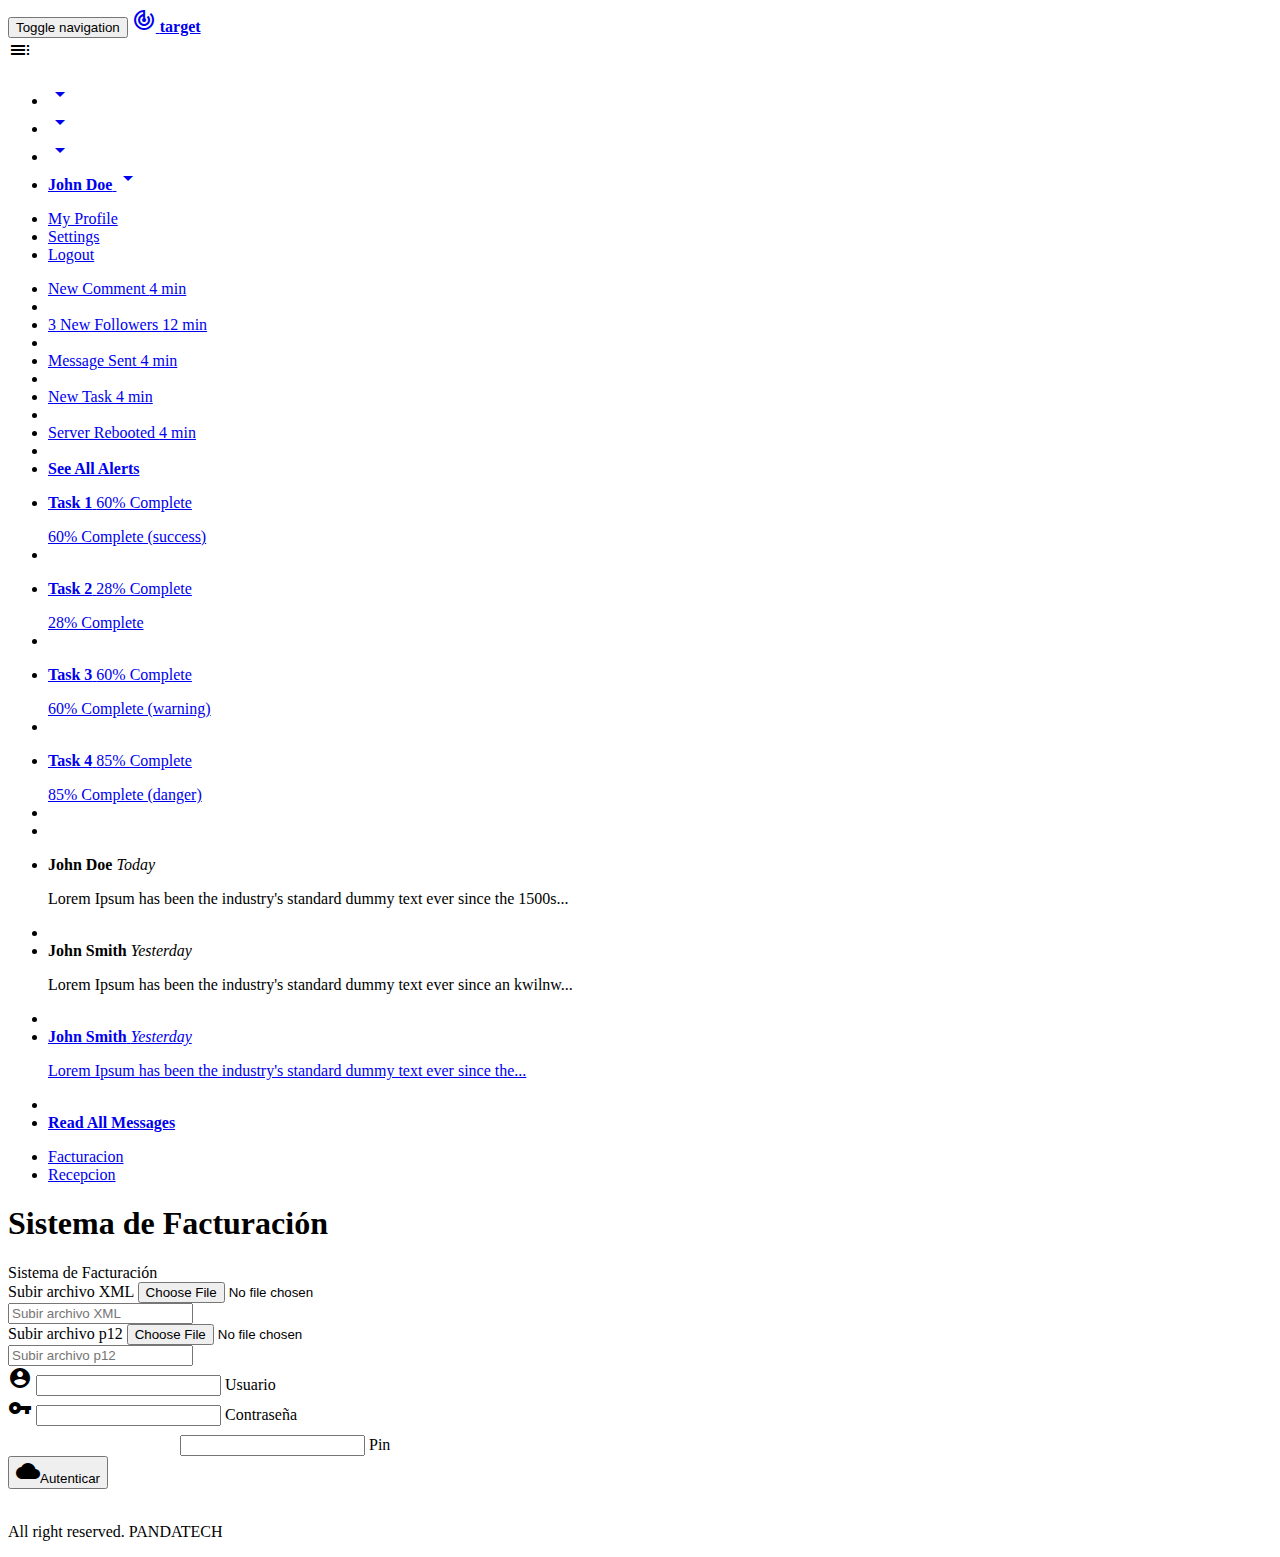
==== commit 870af1c9: "Prueba de la aplicación" ====
--- a/Sistema_Facturacion/target/Sistema_Facturacion-1.0/index.html
+++ b/Sistema_Facturacion/target/Sistema_Facturacion-1.0/index.html
@@ -19,6 +19,25 @@
             <!-- Google Fonts-->
             <link href='http://fonts.googleapis.com/css?family=Open+Sans' rel='stylesheet' type='text/css' />
             <link rel="stylesheet" href="assets/js/Lightweight-Chart/cssCharts.css"> 
+                <script>
+                    window.onload = function () {
+                        
+                        var xml = document.getElementById("ruta").onchange = rutaXml;
+                        var p12 = document.getElementById("rutaCertificado").onchange = rutap12;
+                        
+                        
+                        function rutaXml() {
+                            var x = document.getElementById("xml").value;
+                            document.getElementById("ruta").innerHTML = x;
+                            document.getElementById("ruta").value = x;
+                        }
+                        function rutap12() {
+                            var n = document.getElementById("llave").value;
+                            document.getElementById("rutaCertificado").innerHTML = n;
+                            document.getElementById("rutaCertificado").value = n;
+                        }
+                    }
+                </script>
                 </head>
                 <body>
                     <div id="wrapper">
@@ -218,11 +237,11 @@
                             <div class="sidebar-collapse">
                                 <ul class="nav" id="main-menu">
 
-                                    
+
                                     <li>
                                         <a class="active-menu waves-effect waves-dark" href="empty.html"><i class="fa fa-fw fa-file"></i> Facturacion</a>
                                     </li>
-                                    
+
                                     <li>
                                         <a class="active-menu waves-effect waves-dark" href="empty.html"><i class="fa fa-fw fa-file"></i> Recepcion</a>
                                     </li>
@@ -257,76 +276,77 @@
                                             <div class="card-content"> 
                                                 <div class="row">
                                                     <form action="Proceso" method="POST">
-                                                        
+
                                                         <!-- XML-->
-                                                        
-                                                        
-                                                         <div>
-                                                            
-                                                <div class="file-field">
-                                                                           <div class="btn btn-primary btn-sm float-left">
-                                                                           <span>Subir archivo XML</span>
-                                                                           <input type="file" name="xml">
-                                                                       </div>
-                                                                       <div class="file-path-wrapper">
-                                                                           <input class="file-path validate" type="text" placeholder="Subir archivo XML" accept="text/xml">
-                                                                       </div>
-                                                </div>   
-                                                        
-                                                        </div>
-                                                        
+
+
+                                                        <div>
+
+                                                            <div class="file-field">
+                                                                <div class="btn btn-primary btn-sm float-left">
+                                                                    <span>Subir archivo XML</span>
+                                                                    <input type="file" name="xml" id="xml" >
+                                                                </div>
+                                                                <div class="file-path-wrapper">
+                                                                    <input class="file-path validate" type="text" placeholder="Subir archivo XML" accept="text/xml" name="ruta" id="ruta">
+                                                                </div>
+                                                            </div>   
+
+
+                                                        </div>
+
                                                         <!-- LLave criptografica-->
-                                                        
-                                                         <div>
-                                                            
-                                                                           <div class="file-field">
-                                                                           <div class="btn btn-primary btn-sm float-left">
-                                                                           <span>Subir archivo p12</span>
-                                                                           <input type="file" name="llave">
-                                                                           </div>
-                                                                           <div class="file-path-wrapper">
-                                                                               <input class="file-path validate" type="text" placeholder="Subir archivo p12" accept="p12/*">
-                                                                           </div>
-                                                                   </div>   
-                                                        
-                                                        </div>
-                                                        
-                                                        
+
+                                                        <div>
+
+                                                            <div class="file-field">
+                                                                <div class="btn btn-primary btn-sm float-left">
+                                                                    <span>Subir archivo p12</span>
+                                                                    <input type="file" name="llave" id="llave">
+                                                                </div>
+                                                                <div class="file-path-wrapper">
+                                                                    <input class="file-path validate" type="text" placeholder="Subir archivo p12" accept="p12/*" id="rutaCertificado" name="rutaCertificado">
+                                                                </div>
+                                                            </div>  
+
+                                                        </div>
+
+
                                                         <!-- usuario -->
-									<div class="input-field col s6">
-									  <i class="material-icons prefix">account_circle</i>
-                                                                          <input id="icon_prefix" type="text" class="validate" name="usuario">
-									  <label for="icon_prefix">Usuario</label>
-									</div>
+                                                        <div class="input-field col s6">
+                                                            <i class="material-icons prefix">account_circle</i>
+                                                            <input id="icon_prefix" type="text" class="validate" name="usuario">
+                                                                <label for="icon_prefix">Usuario</label>
+                                                        </div>
                                                         <!-- Password-->
-									<div class="input-field col s6">
-									  <i class="material-icons prefix">vpn_key</i>
-                                                                          <input id="icon_telephone" type="tel" class="validate" name="password">
-                                                                              <label for="icon_telephone">Contrase&ntilde;a</label>
-									</div>
-                                                        
-                                                        
+                                                        <div class="input-field col s6">
+                                                            <i class="material-icons prefix">vpn_key</i>
+                                                            <input id="icon_telephone" type="tel" class="validate" name="password">
+                                                                <label for="icon_telephone">Contrase&ntilde;a</label>
+                                                        </div>
+
+
                                                         <!-- PIN-->
-                                                        
-                                                        
+
+
                                                         <div class="input-field col s6">
-									  <i class="material-icons prefix">pin_key</i>
-                                                                          <input id="icon_telephone" type="tel" class="validate" name="pin">
-                                                                              <label for="icon_telephone">Pin</label>
-									</div>
-                                                        
-                                                        
-                                                        
-                                                        
-                                                        
-                                                        
-                                                        
+                                                            <i class="material-icons prefix">pin_key</i>
+                                                            <input id="icon_telephone" type="tel" class="validate" name="pin">
+                                                                <label for="icon_telephone">Pin</label>
+                                                        </div>
+
+
+
+
+
+
+
                                                         <!-- Autenticar -->
                                                         <div>
-                                                        <button class="waves-effect waves-light btn" type="submit"><i class="material-icons left">cloud</i>Autenticar</button>
+                                                            <button class="waves-effect waves-light btn" type="submit"><i class="material-icons left">cloud</i>Autenticar</button>
                                                         </div>    
-                                                        </form>
-								  </div>
+                                                    </form>
+                                                </div>
                                                 <div class="clearBoth"><br/></div>
 
                                             </div>
